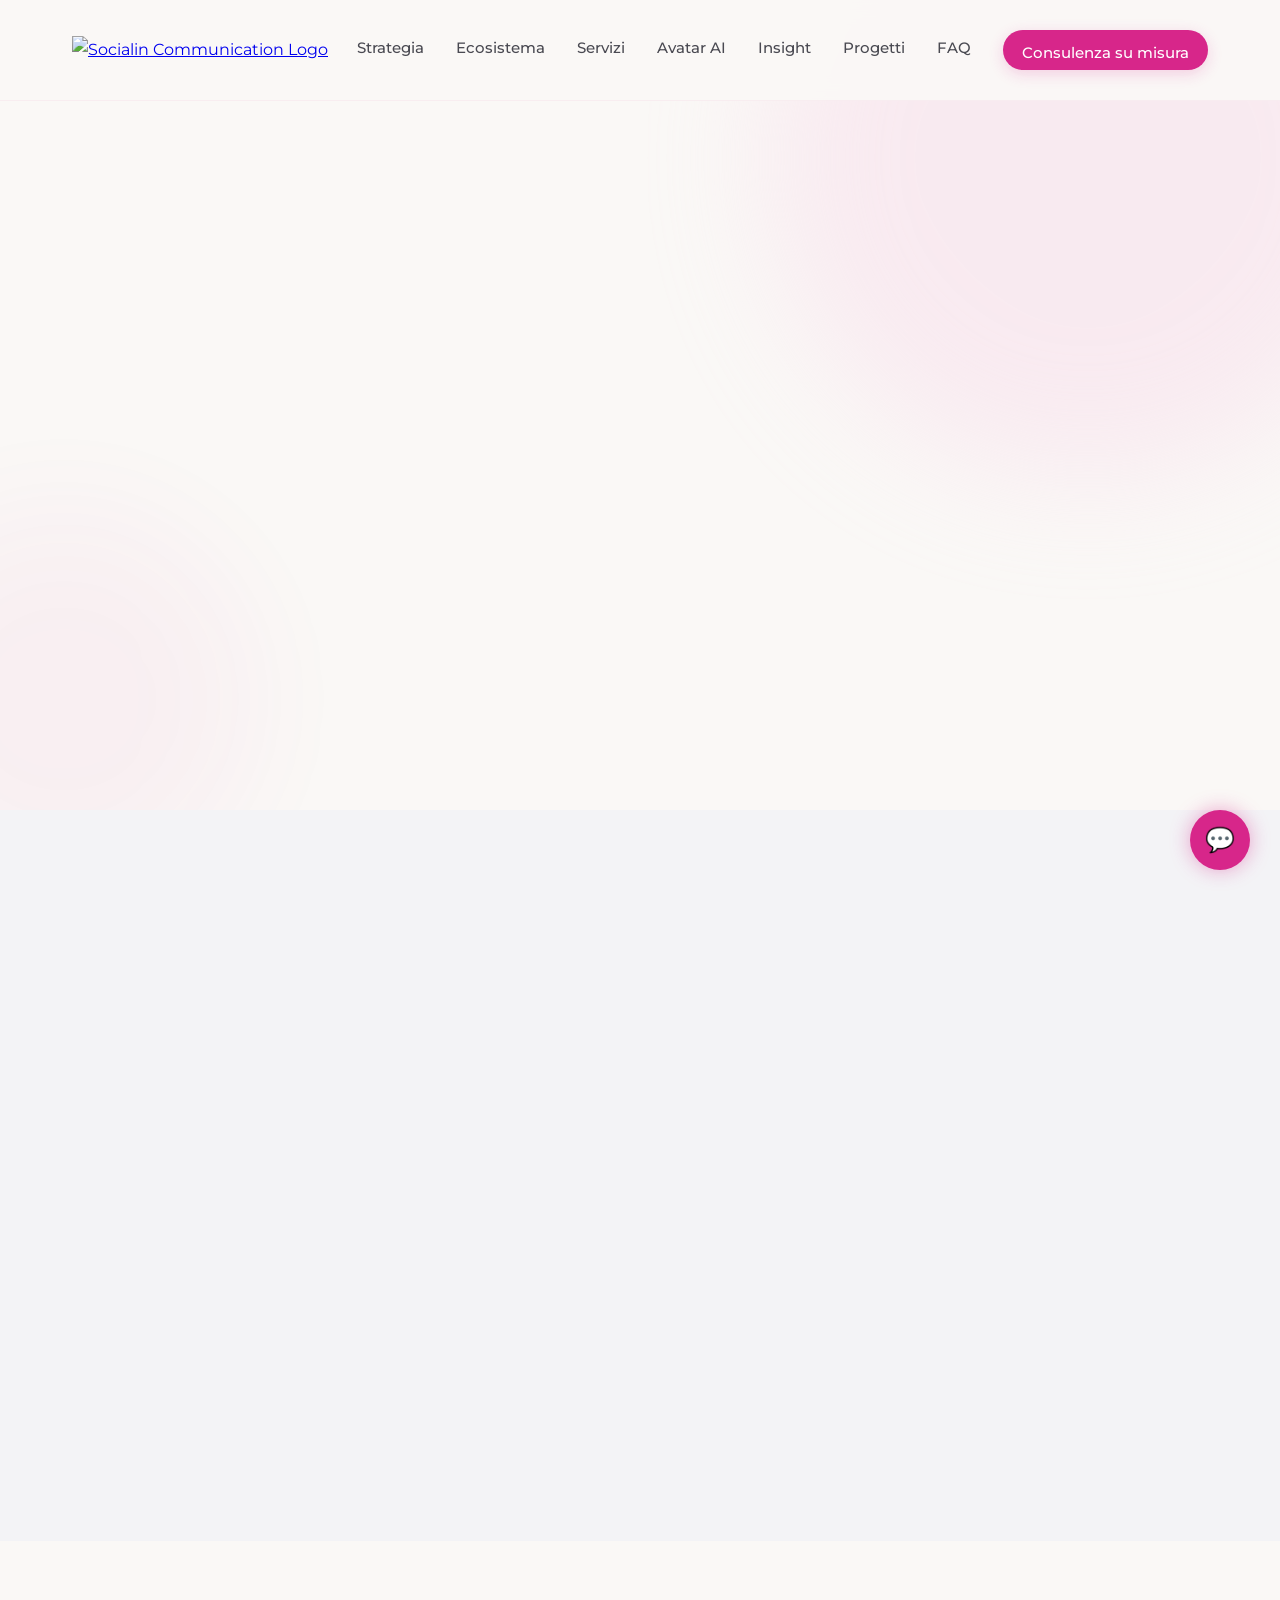
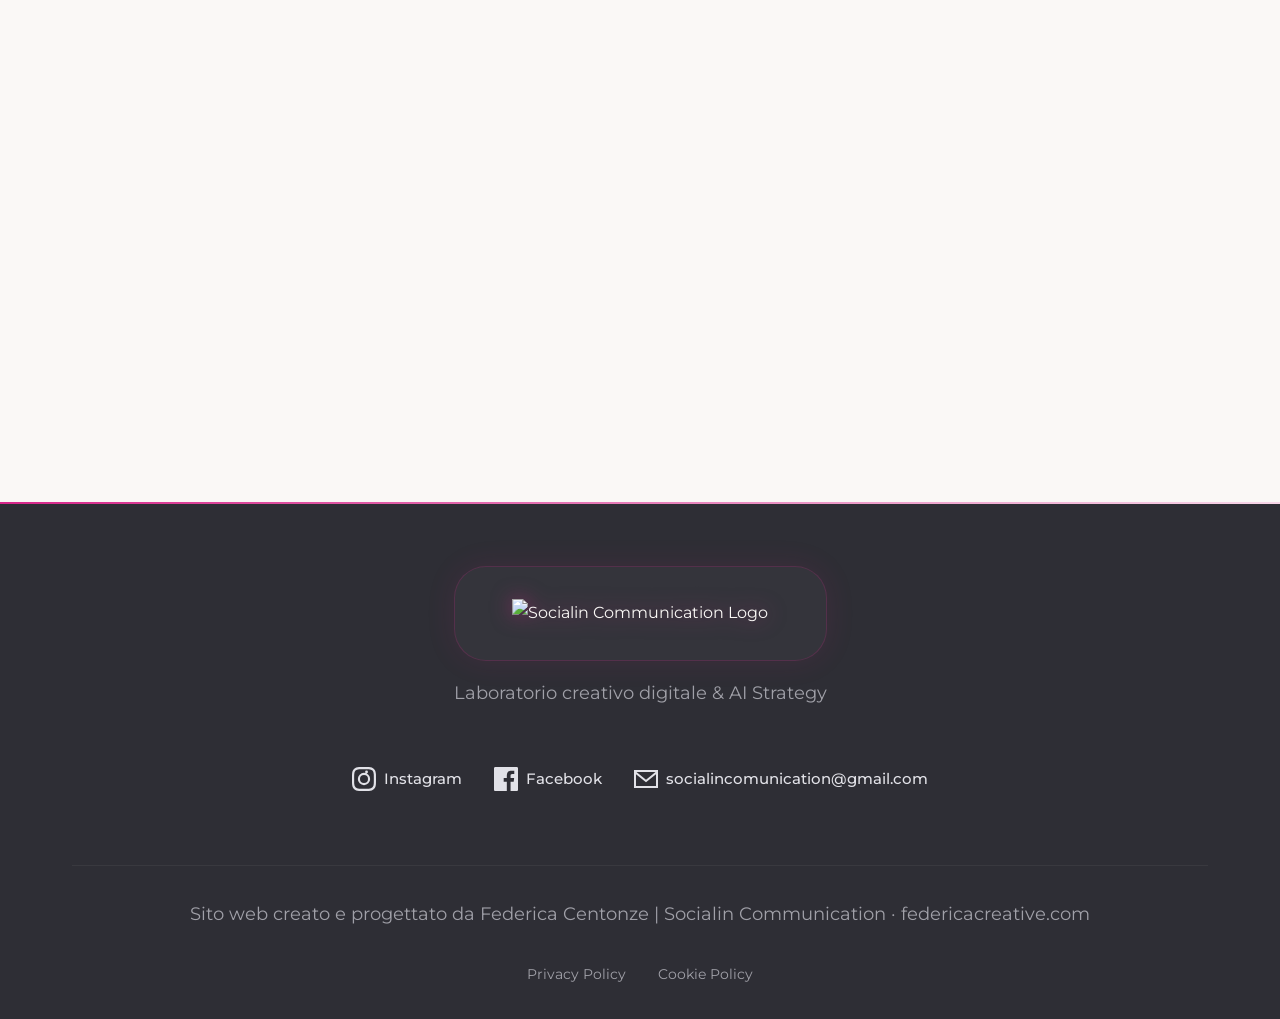
==== index.html @ 1ef03f68 "feat: ripristino chatbot locale Socialin" ====
<!DOCTYPE html>
<html lang="it">
<head>
    <meta charset="UTF-8">
    <meta name="viewport" content="width=device-width, initial-scale=1.0">
    <title>Socialin Communication | Laboratorio Creativo Digitale & AI Strategy</title>
    <meta name="description" content="Socialin Communication: Social media strategy, brand identity, siti web, funnel e Avatar Strategy AI per ecosistemi digitali integrati e performanti.">
    <link rel="icon" type="image/png" href="assets/03-logo-icona-socialin-orizzontale.png">
    <link rel="stylesheet" href="style.css">
    <script defer src="script.js"></script>
    <script defer src="chatbot-ui.js"></script>
</head>
<body>

    <!-- HEADER -->
    <header class="header">
        <div class="container header-content">
            <a href="#" class="logo-link">
                <img src="assets/01-logo-socialin-quadrata.png" alt="Socialin Communication Logo" class="logo">
            </a>
            
            <button class="menu-btn" aria-label="Toggle menu" aria-expanded="false">
                <span></span><span></span><span></span>
            </button>
            
            <nav class="nav-links">
                <a href="#strategia">Strategia</a>
                <a href="#ecosistema">Ecosistema</a>
                <a href="#servizi">Servizi</a>
                <a href="avatarstrategyai/">Avatar AI</a>
                <a href="#insight">Insight</a>
                <a href="#progetti">Progetti</a>
                <a href="#faq">FAQ</a>
                <a href="#consulenza" class="btn btn-primary nav-cta glow-btn">Consulenza su misura</a>
            </nav>
        </div>
    </header>

    <!-- HERO SECTION -->
    <section class="hero" id="home">
        <div class="bg-blob b1"></div>
        <div class="bg-blob b2"></div>
        <div class="container hero-container">
            <div class="hero-text fade-up">
                <h1 class="sparkle-text">L'estetica incontra la conversione.</h1>
                <p class="subtitle">Siamo un laboratorio creativo-strategico. Progettiamo identità, ecosistemi social, siti web, funnel e Avatar AI capaci di unire cultura digitale, empatia umana e precisione tecnologica.</p>
                <div class="hero-actions">
                    <a href="#consulenza" class="btn btn-primary glow-btn">Richiedi una diagnosi</a>
                    <a href="#ecosistema" class="btn btn-secondary">Scopri l'ecosistema</a>
                </div>
            </div>
            <div class="hero-visual fade-up" style="transition-delay: 0.2s">
                <div class="orbit-container">
                    <div class="orbit-word" style="top: 10%; left: 10%;">Social Media Strategy</div>
                    <div class="orbit-word" style="top: 20%; right: 10%;">Brand Identity</div>
                    <div class="orbit-word" style="bottom: 15%; left: 15%;">Avatar AI</div>
                    <div class="orbit-word" style="bottom: 25%; right: 5%;">Funnel</div>
                    <div class="orbit-word" style="top: -5%; left: 40%;">Siti Web</div>
                    <div class="orbit-word" style="bottom: 0%; right: 40%;">AI Content Creation</div>
                    <div class="orbit-word" style="top: 50%; left: -10%;">Visual Design</div>
                    <div class="orbit-word" style="top: 50%; right: -15%;">Automazioni</div>
                    <div class="orbit-word" style="bottom: 40%; left: 0%;">Estetologia</div>
                    <div class="orbit-word" style="top: 30%; right: -5%;">Digital Storytelling</div>
                </div>
                <img src="assets/02-logo-socialin-quadrata.gif" alt="Socialin Dynamic Logo" class="hero-gif">
            </div>
        </div>
    </section>

    <!-- STRATEGIA -->
    <section class="section bg-alt" id="strategia">
        <div class="container">
            <div class="section-header fade-up">
                <h2 class="sparkle-text">Dalla cultura social alla strategia di brand</h2>
                <p class="section-desc">Comprendiamo il comportamento delle persone online per progettare interazioni rilevanti. Non ci limitiamo a pubblicare contenuti, ma costruiamo insight sociali e posizionamenti solidi che guidano ogni scelta creativa, trasformando l'attenzione in valore.</p>
            </div>
            <div class="grid-2 mt-md">
                <div class="editorial-box hover-lift fade-up">
                    <h3>Insight e Comportamento</h3>
                    <p>Analizziamo come le persone interagiscono con i trend, con i creator e con l'intelligenza artificiale per creare formati che parlino il loro stesso linguaggio.</p>
                </div>
                <div class="editorial-box hover-lift fade-up" style="transition-delay: 0.1s">
                    <h3>Creatività e Distribuzione</h3>
                    <p>Ideiamo campagne e piani editoriali progettati per viaggiare sulle piattaforme giuste, unendo media, organico, foto e video in una narrativa unica.</p>
                </div>
            </div>
        </div>
    </section>

    <!-- ECOSISTEMA -->
    <section class="section" id="ecosistema">
        <div class="bg-blob b2" style="right: -10%; left: auto;"></div>
        <div class="container">
            <div class="grid-2">
                <div class="fade-up">
                    <h2 class="sparkle-text">Un ecosistema digitale integrato.</h2>
                    <p>Il successo digitale non si costruisce a compartimenti stagni. Socialin Communication fonde Brand, Marketing, Piattaforme e Intelligenza Artificiale per orchestrare ogni touchpoint del tuo pubblico.</p>
                    <ul class="editorial-list">
                        <li><strong>Brand:</strong> Identità, voce e valori inconfondibili.</li>
                        <li><strong>Marketing:</strong> Strategie di acquisizione e fidelizzazione organiche e paid.</li>
                        <li><strong>Piattaforme:</strong> Siti web, e-commerce e landing page ottimizzate per la conversione.</li>
                        <li><strong>AI Transformation:</strong> Automazione, creazione contenuti e Avatar strategy.</li>
                    </ul>
                </div>
                <div class="fade-up" style="transition-delay: 0.2s">
                    <div class="editorial-box hover-lift" style="background: var(--gradient-soft-pink); border-color: var(--brand-pink-med);">
                        <h3>Metodo Socialin</h3>
                        <p>Ogni progetto parte da una profonda diagnosi creativa. Non applichiamo modelli standard, ma costruiamo soluzioni su misura unendo la precisione del dato alla sensibilità dell'arte e dell'estetologia.</p>
                        <a href="#consulenza" class="btn btn-primary glow-btn mt-md" style="align-self: flex-start;">Inizia il percorso</a>
                    </div>
                </div>
            </div>
        </div>
    </section>

    <!-- SERVIZI -->
    <section class="section bg-alt" id="servizi">
        <div class="container">
            <div class="section-header fade-up">
                <h2 class="sparkle-text">Servizi chiari, percorsi su misura.</h2>
                <p class="section-desc">Affianchiamo aziende e professionisti con soluzioni verticali e integrate, coprendo tutto lo spettro della comunicazione digitale moderna.</p>
            </div>
            
            <div class="services-grid">
                <div class="service-card hover-lift fade-up"><div class="service-icon">✦</div><h3>Social Media Strategy</h3><p style="font-size: 0.9rem; margin-bottom: 0;">Gestione canali, piani editoriali, insight e community building.</p></div>
                <div class="service-card hover-lift fade-up" style="transition-delay: 0.1s"><div class="service-icon">✿</div><h3>Brand Identity</h3><p style="font-size: 0.9rem; margin-bottom: 0;">Loghi, palette, tipografia e manuali d'uso per posizionarti al meglio.</p></div>
                <div class="service-card hover-lift fade-up" style="transition-delay: 0.2s"><div class="service-icon">⚲</div><h3>Siti Web & Landing</h3><p style="font-size: 0.9rem; margin-bottom: 0;">Piattaforme premium performanti, e-commerce e landing page dedicate.</p></div>
                <div class="service-card hover-lift fade-up" style="transition-delay: 0.3s"><div class="service-icon">✧</div><h3>Performance & Funnel</h3><p style="font-size: 0.9rem; margin-bottom: 0;">Advertising Meta/Google, funnel di acquisizione e marketing automation.</p></div>
                <div class="service-card hover-lift fade-up" style="transition-delay: 0.1s"><div class="service-icon">⚘</div><h3>Foto & Video</h3><p style="font-size: 0.9rem; margin-bottom: 0;">Produzione contenuti visivi, reel, storytelling e art direction.</p></div>
                <div class="service-card hover-lift fade-up" style="transition-delay: 0.2s"><div class="service-icon">⚡</div><h3>AI Content Creation</h3><p style="font-size: 0.9rem; margin-bottom: 0;">Generazione avanzata di testi, immagini e automazioni tramite intelligenza artificiale.</p></div>
                <div class="service-card hover-lift fade-up" style="transition-delay: 0.3s"><div class="service-icon">⚲</div><h3>SEO & Analytics</h3><p style="font-size: 0.9rem; margin-bottom: 0;">Analisi delle performance, ottimizzazione SEO, lettura dei dati, report e insight per capire cosa funziona e dove migliorare.</p></div>
                <div class="service-card hover-lift fade-up" style="transition-delay: 0.4s"><div class="service-icon">↻</div><h3>Automation & Lead Gen</h3><p style="font-size: 0.9rem; margin-bottom: 0;">Flussi automatici, raccolta contatti, email marketing, CRM e percorsi digitali pensati per trasformare l'interesse in relazione.</p></div>
            </div>
        </div>
    </section>

    <!-- AVATAR STRATEGY AI -->
    <section class="section" id="avatar-ai">
        <div class="bg-blob b1" style="top: 0; left: -20%;"></div>
        <div class="container">
            <div class="avatar-card hover-lift fade-up">
                <div class="section-header">
                    <h2 class="sparkle-text">Avatar Strategy AI:<br>precisione artificiale, sensibilità umana.</h2>
                    <p class="section-desc">Gli avatar AI non sono solo immagini generate. Sono identità digitali progettate per comunicare, raccontare, accogliere, spiegare e accompagnare l'utente lungo un percorso. Socialin unisce estetologia, branding, storytelling, contenuti AI, funnel e automazioni per creare avatar coerenti con la voce del brand.</p>
                </div>
                <div class="avatar-grid mt-md">
                    <div class="avatar-feature-card hover-lift">
                        <div class="avatar-icon">✦</div>
                        <h4>Avatar AI per contenuti social</h4>
                        <p>Volti digitali progettati per creare contenuti, format, reel e storytelling senza esposizione diretta del brand o del professionista.</p>
                    </div>
                    <div class="avatar-feature-card hover-lift" style="transition-delay: 0.1s">
                        <div class="avatar-icon">✿</div>
                        <h4>Virtual Influencer</h4>
                        <p>Identità digitali narrative, con personalità, estetica e linguaggio riconoscibile, utili per campagne creative e creator economy.</p>
                    </div>
                    <div class="avatar-feature-card hover-lift" style="transition-delay: 0.2s">
                        <div class="avatar-icon">⚲</div>
                        <h4>Digital Human</h4>
                        <p>Figure iperrealistiche capaci di presentare, spiegare e accompagnare l'utente in video, siti e ambienti digitali.</p>
                    </div>
                    <div class="avatar-feature-card hover-lift" style="transition-delay: 0.3s">
                        <div class="avatar-icon">⚡</div>
                        <h4>AI UGC</h4>
                        <p>Contenuti generati con linguaggio spontaneo e realistico, pensati per promuovere prodotti, servizi o brand in modo più immediato.</p>
                    </div>
                    <div class="avatar-feature-card hover-lift" style="transition-delay: 0.4s">
                        <div class="avatar-icon">💬</div>
                        <h4>Assistenti virtuali</h4>
                        <p>Chatbot e interfacce conversazionali che orientano l'utente, raccolgono informazioni e qualificano i contatti.</p>
                    </div>
                    <div class="avatar-feature-card hover-lift" style="transition-delay: 0.5s">
                        <div class="avatar-icon">🎬</div>
                        <h4>AI Cinema & Visual Storytelling</h4>
                        <p>Storyboard, spot, video generativi e linguaggi visivi avanzati per raccontare brand, prodotti e identità.</p>
                    </div>
                </div>
                <div class="mt-lg text-center">
                    <a href="avatarstrategyai/" class="btn btn-primary glow-btn">Scopri Avatar Strategy AI</a>
                </div>
            </div>
        </div>
    </section>

    <!-- INSIGHT -->
    <section class="section bg-alt" id="insight">
        <div class="container">
            <div class="section-header fade-up">
                <h2 class="sparkle-text avatar-glossary-title">
                    <span>Cosa sono Avatar AI,</span>
                    <span>Virtual Influencer e</span>
                    <span>Digital Human?</span>
                </h2>
                <p class="section-desc">Navigare l'innovazione richiede chiarezza. Spesso si confondono i termini, ma ogni strumento ha un obiettivo strategico preciso per aziende e brand personali.</p>
            </div>
            
            <div class="insight-cards-grid">
                <div class="insight-card hover-lift fade-up">
                    <h4>Avatar AI</h4>
                    <p>Rappresentazione digitale del brand o di una persona, utile per contenuti, presentazioni e identità visiva.</p>
                    <span class="uso">Uso strategico: volto narrativo, contenuti social, comunicazione senza volto.</span>
                </div>
                <div class="insight-card hover-lift fade-up" style="transition-delay: 0.1s">
                    <h4>Virtual Influencer</h4>
                    <p>Personaggio digitale con identità, storia e linguaggio propri, utilizzabile in campagne e storytelling.</p>
                    <span class="uso">Uso strategico: creator economy, campagne AI, brand ambassador virtuale.</span>
                </div>
                <div class="insight-card hover-lift fade-up">
                    <h4>Digital Human</h4>
                    <p>Figura iperrealistica capace di parlare, presentare e interagire in video o ambienti digitali.</p>
                    <span class="uso">Uso strategico: formazione, customer care, presentazioni, contenuti video.</span>
                </div>
                <div class="insight-card hover-lift fade-up" style="transition-delay: 0.1s">
                    <h4>Chatbot AI</h4>
                    <p>Assistente conversazionale che risponde, orienta e qualifica i contatti in tempo reale.</p>
                    <span class="uso">Uso strategico: sito web, funnel, supporto clienti, raccolta lead.</span>
                </div>
            </div>
            
            <p class="text-center mt-md fade-up" style="font-weight: 500; color: var(--brand-magenta);">Per Socialin, l'AI non sostituisce la relazione umana: la amplifica, la organizza e la rende più accessibile.</p>
        </div>
    </section>

    <!-- CASI STUDIO -->
    <section class="case-studies section" id="progetti">
        <div class="bg-blob b2" style="top: 20%; right: -20%;"></div>
        <div class="container">
            <div class="section-header fade-up">
                <h2 class="sparkle-text">I nostri Progetti</h2>
                <p class="section-desc" style="margin-bottom: 0;">Come uniamo strategia ed estetica per i nostri clienti.<br><span style="display: inline-block; margin-top: 0.5rem; text-transform: uppercase; font-size: 0.75rem; letter-spacing: 0.1em; color: var(--brand-magenta, #D81B60); font-weight: 600;">CASO STUDIO DIGITALE &middot; VISUAL SYSTEM &middot; CONTENT STRATEGY &middot; PIANO EDITORIALE</span></p>
            </div>
            <div class="cases-grid">
                <!-- Case 1 -->
                <div class="case-card hover-lift fade-up grad-aia" id="aia-pura-bio-case">
                    <div class="case-content">
                        <span class="case-tag" style="display: inline-flex; align-items: center; gap: 4px; background: #FFF0F5; color: var(--brand-magenta, #D81B60); text-transform: uppercase; font-size: 11px; letter-spacing: 0.08em; border-radius: 999px; padding: 4px 10px; font-weight: 600;">
                            <svg width="12" height="12" viewBox="0 0 24 24" fill="none" stroke="currentColor" stroke-width="2" stroke-linecap="round" stroke-linejoin="round"><path d="M11 20A7 7 0 0 1 9.8 6.1C15.5 5 17 4.48 19 2c1 2 2 4.18 2 8 0 5.5-4.78 10-10 10Z"></path><path d="M2 21c0-3 1.85-5.36 5.08-6C9.5 14.52 12 13 13 12"></path></svg>
                            FOOD &amp; BIO &middot; FUNNEL MARKETING
                        </span>
                        <h3>Aia Pura Bio</h3>
                        <p>Socialin Communication / Federica Creative ha curato la progettazione strategica e lo sviluppo tecnico di un ecosistema di vendita digitale a km zero. Il progetto integra architettura funnel, brand identity, sito e-commerce e avatar virtuale a supporto della relazione con il pubblico.</p>
                        <ul class="case-bullets"><li>Brand Identity &amp; Visual</li><li>E-commerce &amp; Funnel marketing</li><li>Avatar virtuale "Bianca"</li></ul>
                        <p class="case-disclaimer">Studio di fattibilità/prototipo strategico, non report di performance commerciali validate.</p>
                        <div class="case-actions case-actions-vertical">
                            <a href="https://aiapurabio.github.io/" class="btn btn-primary glow-btn btn-sm" target="_blank" rel="noopener" style="margin-bottom: 0.5rem; width: 100%; display: flex; justify-content: center;">Apri il Sito Funnel</a>
                            <a href="https://aiapurabio.github.io/piano-editoriale/" class="btn btn-secondary btn-sm" target="_blank" rel="noopener" style="border: 1px solid var(--brand-magenta, #D81B60); color: var(--brand-magenta, #D81B60); background: transparent; width: 100%; display: flex; justify-content: center;">Scopri il Caso Studio</a>
                        </div>
                    </div>
                </div>
                <!-- Case 2 -->
                <div class="case-card hover-lift fade-up grad-fisio" id="fisiointegra-case" style="transition-delay: 0.1s">
                    <div class="case-content">
                        <span class="case-tag" style="display: inline-flex; align-items: center; gap: 4px; background: #FFF0F5; color: var(--brand-magenta, #D81B60); text-transform: uppercase; font-size: 11px; letter-spacing: 0.08em; border-radius: 999px; padding: 4px 10px; font-weight: 600;">
                            <svg width="12" height="12" viewBox="0 0 24 24" fill="none" stroke="currentColor" stroke-width="2" stroke-linecap="round" stroke-linejoin="round"><path d="M22 12h-4l-3 9L9 3l-3 9H2"></path></svg>
                            HEALTHCARE &middot; WEB FUNNEL
                        </span>
                        <h3>FisioIntegra</h3>
                        <p>Socialin Communication / Federica Creative ha sviluppato la content strategy e la piattaforma web funnel orientata alla lead generation per servizi di fisioterapia e benessere. Il progetto integra contenuti video, comunicazione digitale e assistente AI per il customer care.</p>
                        <ul class="case-bullets"><li>Sviluppo Web Funnel</li><li>Content Strategy &amp; Video</li><li>Integrazione Assistente AI</li></ul>
                        <p class="case-disclaimer">Comunicazione orientata a benessere, prevenzione e informazione, senza promesse mediche o terapeutiche.</p>
                        
                        <div class="case-actions case-actions-vertical">
                            <a href="https://fisiointegra.it/" class="btn btn-primary glow-btn btn-sm" target="_blank" rel="noopener" style="margin-bottom: 0.5rem; width: 100%; display: flex; justify-content: center;">Apri il Sito Funnel</a>
                            <a href="https://socialincommunication.com/fisiointegra-sistema-visivo/index.html" class="btn btn-secondary btn-sm" target="_blank" rel="noopener" style="border: 1px solid var(--brand-magenta, #D81B60); color: var(--brand-magenta, #D81B60); background: transparent; width: 100%; display: flex; justify-content: center;">Scopri il Caso Studio</a>
                        </div>
                    </div>
                </div>
                <!-- Case 3 -->
                <div class="case-card hover-lift fade-up grad-ape" id="essereape-case" style="transition-delay: 0.2s">
                    <div class="case-content">
                        <span class="case-tag" style="display: inline-flex; align-items: center; gap: 4px; background: #FFF0F5; color: var(--brand-magenta, #D81B60); text-transform: uppercase; font-size: 11px; letter-spacing: 0.08em; border-radius: 999px; padding: 4px 10px; font-weight: 600;">
                            <svg width="12" height="12" viewBox="0 0 24 24" fill="none" stroke="currentColor" stroke-width="2" stroke-linecap="round" stroke-linejoin="round"><polygon points="23 7 16 12 23 17 23 7"></polygon><rect x="1" y="5" width="15" height="14" rx="2" ry="2"></rect></svg>
                            AGRI-TECH &middot; ART DIRECTION
                        </span>
                        <h3>EssereApe</h3>
                        <p>Socialin Communication / Federica Creative ha curato la direzione artistica e la pianificazione editoriale per il lancio dello spot pubblicitario del brand. Il progetto integra Visual System, Content Strategy e Piano Editoriale per valorizzare il racconto etico dell’azienda e il sito esistente.</p>
                        <ul class="case-bullets"><li>Art Direction &amp; Spot Video</li><li>Visual System &amp; Branding</li><li>Content Strategy &amp; Planning</li></ul>
                        <p class="case-disclaimer">Progetto esplorativo sull'identità territoriale ed etica.</p>
                        
                        <div class="case-actions case-actions-vertical">
                            <a href="https://www.essereape.it/" class="btn btn-primary glow-btn btn-sm" target="_blank" rel="noopener" style="margin-bottom: 0.5rem; width: 100%; display: flex; justify-content: center;">Visualizza lo Spot</a>
                            <a href="https://socialincommunication.com/ESSEREAPE_SISTEMA_VISIVO/essereape_sistema_visivo.html" class="btn btn-secondary btn-sm" target="_blank" rel="noopener" style="border: 1px solid var(--brand-magenta, #D81B60); color: var(--brand-magenta, #D81B60); background: transparent; width: 100%; display: flex; justify-content: center;">Scopri il Caso Studio</a>
                        </div>
                    </div>
                </div>
                <!-- Case 4 -->
                <div class="case-card hover-lift fade-up grad-stella" id="claudio-stella-case" style="transition-delay: 0.3s">
                    <div class="case-content">
                        <span class="case-tag" style="display: inline-flex; align-items: center; gap: 4px; background: #FFF0F5; color: var(--brand-magenta, #D81B60); text-transform: uppercase; font-size: 11px; letter-spacing: 0.08em; border-radius: 999px; padding: 4px 10px; font-weight: 600;">
                            <svg width="12" height="12" viewBox="0 0 24 24" fill="none" stroke="currentColor" stroke-width="2" stroke-linecap="round" stroke-linejoin="round"><path d="M2 3h6a4 4 0 0 1 4 4v14a3 3 0 0 0-3-3H2z"></path><path d="M22 3h-6a4 4 0 0 0-4 4v14a3 3 0 0 1 3-3h7z"></path></svg>
                            PUBLISHING &middot; BRANDING
                        </span>
                        <h3>Claudio Stella</h3>
                        <p>Socialin Communication / Federica Creative ha curato il progetto di micro-editoria e lancio strategico per autore indipendente. Il lavoro integra design della copertina, Visual System, Content Strategy e Piano Editoriale per coordinare promozione social, posizionamento e vendite.</p>
                        <ul class="case-bullets"><li>Design Copertina Libro</li><li>Visual System &amp; Social Media</li><li>Content Strategy &amp; PED</li></ul>
                        <p class="case-disclaimer">Caso editoriale/potenziale da presentare senza dichiarare performance validate se non disponibili.</p>
                        <div class="case-actions case-actions-vertical">
                            <a href="https://www.amazon.it/stores/Claudio-Stella/author/B0H49FKX5Y" target="_blank" rel="noopener" class="btn btn-primary glow-btn btn-sm" style="margin-bottom: 0.5rem; width: 100%; display: flex; justify-content: center;">Acquista su Amazon</a>
                            <a href="https://www.facebook.com/profile.php" target="_blank" rel="noopener" class="btn btn-primary glow-btn btn-sm" style="margin-bottom: 0.5rem; width: 100%; display: flex; justify-content: center;">Segui su Facebook</a>
                            <a href="#" class="btn btn-secondary btn-sm" style="border: 1px solid var(--brand-magenta, #D81B60); color: var(--brand-magenta, #D81B60); background: transparent; width: 100%; display: flex; justify-content: center;">Scopri il Caso Studio</a>
                        </div>
                    </div>
                </div>
            </div>
            <div class="mt-lg text-center fade-up">
                <p style="font-size: 0.95rem; font-weight: 500; color: var(--text-muted); margin-bottom: 1rem;">Vuoi costruire un progetto simile per il tuo brand?</p>
                <a href="#consulenza" class="btn btn-primary glow-btn">Richiedi una consulenza su misura</a>
            </div>
        </div>
    </section>

    <!-- TEAM -->
    <section class="section bg-alt" id="team">
        <div class="container">
            <div class="section-header fade-up">
                <h2 class="sparkle-text">Un team creativo, strategico e umano</h2>
                <p class="section-desc">Socialin lavora come laboratorio: unisce sensibilità artistica, analisi, tecnologia e contenuti per costruire progetti digitali completi.</p>
            </div>
            <div class="team-grid">
                <div class="team-card hover-lift fade-up">
                    <div class="team-icon">✧</div>
                    <h3>AI Creative Director</h3>
                    <p>Coordina contenuti generativi, avatar AI, visual storytelling e direzione creativa.</p>
                </div>
                <div class="team-card hover-lift fade-up" style="transition-delay: 0.1s">
                    <div class="team-icon">⚲</div>
                    <h3>Market & Data Analyst</h3>
                    <p>Analizza target, competitor, insight, customer journey e opportunità di crescita.</p>
                </div>
                <div class="team-card hover-lift fade-up" style="transition-delay: 0.2s">
                    <div class="team-icon">✿</div>
                    <h3>AI Influencer & Content Strategist</h3>
                    <p>Progetta identità digitali, contenuti social, strategie senza volto e format narrativi.</p>
                </div>
                <div class="team-card hover-lift fade-up" style="transition-delay: 0.3s">
                    <div class="team-icon">⚡</div>
                    <h3>AI Web Dev / Automation</h3>
                    <p>Sviluppa siti, funnel, chatbot, automazioni, integrazioni e sistemi digitali scalabili.</p>
                </div>
            </div>
            <p class="text-center mt-md fade-up" style="font-size: 0.85rem; color: var(--text-muted);">Le figure possono essere attivate in base al progetto e al livello di supporto richiesto.</p>
        </div>
    </section>

    <!-- REVIEWS / TRUST -->
    <section class="section" id="trust">
        <div class="container">
            <div class="section-header fade-up">
                <h2 class="sparkle-text">Fiducia, cura e risultati progettuali</h2>
                <p class="section-desc">Lavoriamo per creare ecosistemi che durano nel tempo, curando ogni dettaglio della relazione digitale.</p>
            </div>
            
            <div class="reviews-grid">
                <div class="review-card hover-lift fade-up">
                    <div class="stars">★★★★★</div>
                    <p class="review-text">"La strategia di Socialin ci ha aiutato a riposizionare l'intero brand, creando un'identità visiva e un e-commerce finalmente coerenti e premium."</p>
                    <span class="review-author">— Cliente settore food</span>
                </div>
                <div class="review-card hover-lift fade-up" style="transition-delay: 0.1s">
                    <div class="stars">★★★★★</div>
                    <p class="review-text">"Hanno trasformato la nostra comunicazione informativa in un vero percorso per gli utenti, con un approccio elegante e tecnologicamente avanzato."</p>
                    <span class="review-author">— Professionista wellness</span>
                </div>
                <div class="review-card hover-lift fade-up" style="transition-delay: 0.2s">
                    <div class="stars">★★★★★</div>
                    <p class="review-text">"L'uso dell'Intelligenza Artificiale unita al loro storytelling ci ha permesso di lanciare il progetto con una veste grafica e narrativa unica sul mercato."</p>
                    <span class="review-author">— Progetto editoriale</span>
                </div>
            </div>

            <div class="text-center mt-md fade-up">
                <!-- Sostituire con link Trustpilot reale quando disponibile. Non pubblicare dicitura 'verificato' senza profilo reale. -->
                <p style="font-size: 0.85rem; color: var(--text-muted); margin-bottom: 0.5rem;">Profilo Trustpilot in fase di attivazione</p>
                <a href="#trustpilot" class="btn btn-secondary glow-btn">Vedi recensioni (Placeholder)</a>
            </div>
        </div>
    </section>

    <!-- FAQ -->
    <section class="section bg-alt" id="faq">
        <div class="container">
            <div class="section-header fade-up">
                <h2 class="sparkle-text">Domande Frequenti</h2>
            </div>
            <div class="faq-list fade-up">
                <div class="faq-item">
                    <div class="faq-question">Quanto costa un progetto Socialin?</div>
                    <div class="faq-answer"><p>I progetti sono costruiti su misura. Il budget minimo consigliato parte indicativamente da 500€ in su, in base a obiettivi, canali e livello di supporto richiesto.</p></div>
                </div>
                <div class="faq-item">
                    <div class="faq-question">Posso partire solo dai social?</div>
                    <div class="faq-answer"><p>Certamente. Partiremo da una strategia social strutturata e da un piano editoriale efficace per costruire la prima parte del tuo ecosistema.</p></div>
                </div>
                <div class="faq-item">
                    <div class="faq-question">Posso creare un avatar AI per il mio brand?</div>
                    <div class="faq-answer"><p>Assolutamente sì. Progettiamo identità digitali su misura, ideali per comunicare il tuo brand o supportare gli utenti in modo innovativo.</p></div>
                </div>
                <div class="faq-item">
                    <div class="faq-question">Socialin crea siti web e funnel?</div>
                    <div class="faq-answer"><p>Sì, progettiamo siti web premium, landing page orientate alla conversione e percorsi funnel avanzati curando sia il design che la strategia.</p></div>
                </div>
                <div class="faq-item">
                    <div class="faq-question">Posso prenotare una consulenza?</div>
                    <div class="faq-answer"><p>Certamente! Compila il nostro Modulo di Consulenza qui sotto per prenotare una call conoscitiva e analizzare il tuo progetto.</p></div>
                </div>
                <div class="faq-item">
                    <div class="faq-question">Posso inviare materiali prima della call?</div>
                    <div class="faq-answer"><p>Sì, all'interno del modulo troverai un'opzione per caricare i tuoi loghi, presentazioni o brief.</p></div>
                </div>
                <div class="faq-item">
                    <div class="faq-question">In quanto tempo si avvia un progetto?</div>
                    <div class="faq-answer"><p>I tempi variano in base alla complessità. Dopo la call conoscitiva, definiremo le tempistiche precise per la realizzazione del tuo ecosistema.</p></div>
                </div>
                <div class="faq-item">
                    <div class="faq-question">L'AI sostituisce la parte umana?</div>
                    <div class="faq-answer"><p>Per noi, l'AI non sostituisce la relazione umana: la amplifica, la organizza e la rende più accessibile, migliorando le performance e la creatività.</p></div>
                </div>
            </div>
        </div>
    </section>

    <!-- FORM CONSULENZA AVANZATO E CALENDARIO -->
    <section class="section" id="consulenza">
        <div class="container fade-up">
            <div class="contact-card hover-lift">
                <div class="section-header">
                    <h2 class="sparkle-text">Richiedi una diagnosi strategica</h2>
                    <p class="section-desc" style="margin-bottom: 2rem;">Costruiamo progetti su misura per brand che vogliono emergere. Compila il modulo per preparare al meglio la nostra prima call conoscitiva.</p>
                </div>
                
                <form class="contact-form" id="consulenza-form">
                    <!-- Info Base -->
                    <div class="form-section-title">Informazioni Generali</div>
                    <div class="form-group row">
                        <div class="col"><label for="name">Nome e cognome *</label><input type="text" id="name" name="name" required></div>
                        <div class="col"><label for="brand">Nome brand / attività *</label><input type="text" id="brand" name="brand" required></div>
                    </div>
                    <div class="form-group row">
                        <div class="col"><label for="email">Email *</label><input type="email" id="email" name="email" required></div>
                        <div class="col"><label for="phone">Telefono / WhatsApp *</label><input type="tel" id="phone" name="phone" required></div>
                    </div>
                    <div class="form-group row">
                        <div class="col"><label for="sector">Settore</label><input type="text" id="sector" name="sector"></div>
                        <div class="col"><label for="city">Città / area geografica</label><input type="text" id="city" name="city"></div>
                    </div>

                    <!-- Canali Attuali -->
                    <div class="form-section-title mt-md">Stato Attuale del Brand</div>
                    <div class="form-group row">
                        <div class="col"><label for="website">Sito web attuale (se presente)</label><input type="text" id="website" name="website" placeholder="https://..."></div>
                        <div class="col"><label for="instagram">Link Instagram</label><input type="text" id="instagram" name="instagram" placeholder="https://instagram.com/..."></div>
                    </div>
                    <div class="form-group row">
                        <div class="col"><label for="facebook">Link Facebook</label><input type="text" id="facebook" name="facebook"></div>
                        <div class="col"><label for="tiktok">Link TikTok</label><input type="text" id="tiktok" name="tiktok"></div>
                    </div>

                    <!-- Esigenze -->
                    <div class="form-section-title mt-md">Dettagli del Progetto</div>
                    <div class="form-group">
                        <label>Servizio principale di interesse *</label>
                        <select name="service_interest" required>
                            <option value="">Seleziona un servizio...</option>
                            <option value="social">Social media</option>
                            <option value="brand">Brand identity</option>
                            <option value="website">Sito web</option>
                            <option value="funnel">Funnel</option>
                            <option value="ecommerce">E-commerce</option>
                            <option value="ai_content">AI content creation</option>
                            <option value="avatar_ai">Avatar Strategy AI</option>
                            <option value="chatbot">Chatbot / Automazioni</option>
                            <option value="foto_video">Foto e video</option>
                            <option value="altro">Altro / Non lo so</option>
                        </select>
                    </div>
                    <div class="form-group row">
                        <div class="col"><label>Qual è il problema principale?</label><textarea rows="3" name="problem"></textarea></div>
                        <div class="col"><label>Qual è l'obiettivo?</label><textarea rows="3" name="goal"></textarea></div>
                    </div>
                    <div class="form-group"><label>Che cosa hai già provato?</label><textarea rows="2" name="tried"></textarea></div>

                    <!-- Checklist Stato -->
                    <div class="form-group">
                        <label>Cosa hai già a disposizione? (Seleziona quelle vere)</label>
                        <div class="checkbox-group">
                            <label class="checkbox-item"><input type="checkbox" name="has_identity"> Identità visiva (Logo, colori)</label>
                            <label class="checkbox-item"><input type="checkbox" name="has_content"> Contenuti foto/video professionali</label>
                            <label class="checkbox-item"><input type="checkbox" name="has_site"> Sito web/E-commerce funzionante</label>
                            <label class="checkbox-item"><input type="checkbox" name="has_ads"> Campagne Meta/Google attive</label>
                            <label class="checkbox-item"><input type="checkbox" name="has_urgency"> Urgenza di partire entro un mese</label>
                        </div>
                    </div>

                    <!-- Budget e Contatto -->
                    <div class="form-section-title mt-md">Aspettative</div>
                    <div class="form-group">
                        <label>Budget indicativo per l'investimento (progetti professionali)</label>
                        <div class="checkbox-group">
                            <label class="checkbox-item"><input type="radio" name="budget" value="500-1000" required> 500€ – 1.000€</label>
                            <label class="checkbox-item"><input type="radio" name="budget" value="1000-2000"> 1.000€ – 2.000€</label>
                            <label class="checkbox-item"><input type="radio" name="budget" value="2000-5000"> 2.000€ – 5.000€</label>
                            <label class="checkbox-item"><input type="radio" name="budget" value="5000+"> oltre 5.000€</label>
                        </div>
                    </div>

                    <!-- Upload -->
                    <div class="form-group mt-md">
                        <label>Materiali utili (Logo, brief, screenshot) - Opzionale</label>
                        <label class="file-upload-box hover-lift">
                            <div>Clicca per caricare i file (Max 5MB)</div>
                            <input type="file" name="attachments" multiple>
                        </label>
                    </div>

                    <!-- Preferenze -->
                    <div class="form-group row mt-md">
                        <div class="col">
                            <label>Preferenza di contatto</label>
                            <select name="contact_pref">
                                <option value="email">Email</option>
                                <option value="whatsapp">WhatsApp</option>
                                <option value="meet">Google Meet</option>
                            </select>
                        </div>
                        <div class="col">
                            <label>Giorni/Orari preferiti</label>
                            <input type="text" name="time_pref" placeholder="Es. Mattina, Lunedì-Mercoledì">
                        </div>
                    </div>

                    <!-- Compliance -->
                    <div class="compliance-box mt-md">
                        <label class="checkbox-item" style="margin-bottom: 0.5rem;">
                            <input type="checkbox" required>
                            Comprendo che i servizi Socialin sono costruiti su misura e che i progetti professionali partono indicativamente da 500€ in su.
                        </label>
                        <label class="checkbox-item">
                            <input type="checkbox" required>
                            Accetto il trattamento dei dati personali per essere ricontattato in merito alla mia richiesta (Privacy Policy).
                        </label>
                    </div>

                    <button type="submit" class="btn btn-primary glow-btn w-full mt-md">Invia richiesta e prepara la consulenza</button>
                </form>

                <!-- CALENDARIO PROTOTIPO -->
                <div class="calendar-block hover-lift" id="calendario-section">
                    <!-- Nota tecnica: Quando sarà disponibile il link reale Google Calendar / Calendly, sostituire questa UI o il mailto con il link effettivo. -->
                    <h3 style="color: var(--brand-magenta);" class="sparkle-text">Prenota la tua consulenza conoscitiva</h3>
                    <p style="margin-bottom: 1rem;">Dopo l'invio del modulo puoi scegliere uno slot indicativo per la prima consulenza. La conferma definitiva avverrà via email. Se non puoi partecipare, ti chiediamo di avvisarci almeno 24 ore prima.</p>
                    
                    <div class="calendar-grid">
                        <div class="calendar-date">Prossime disponibilità: Giovedì 28</div>
                        <div class="calendar-slots">
                            <div class="slot" onclick="this.style.background='var(--brand-pink-med)'">10:00</div>
                            <div class="slot" onclick="this.style.background='var(--brand-pink-med)'">11:30</div>
                            <div class="slot" onclick="this.style.background='var(--brand-pink-med)'">15:00</div>
                            <div class="slot" onclick="this.style.background='var(--brand-pink-med)'">17:00</div>
                        </div>
                    </div>
                    
                    <a href="mailto:socialincomunication@gmail.com?subject=Richiesta%20consulenza%20Socialin&body=Ciao%20Socialin,%20vorrei%20prenotare%20una%20consulenza%20conoscitiva.%20Giorno%20e%20orario%20preferiti:%20" class="btn btn-primary glow-btn">Richiedi conferma via email</a>
                </div>

            </div>
        </div>
    </section>

    <!-- FOOTER -->
    <footer class="footer soft-dark-section">
        <div class="container footer-content">
            <div class="footer-brand hover-lift">
                <div class="footer-logo-box">
                    <img src="assets/01-logo-socialin-bianco-quadrata.png" alt="Socialin Communication Logo" class="footer-logo">
                </div>
                <p style="color: #A0A0A8; margin-top: 1rem;">Laboratorio creativo digitale & AI Strategy</p>
            </div>
            <div class="footer-links">
                <a href="https://www.instagram.com/socialin.comunication" target="_blank" rel="noopener">
                    <svg width="24" height="24" viewBox="0 0 24 24" fill="currentColor" xmlns="http://www.w3.org/2000/svg"><path d="M12 2.163c3.204 0 3.584.012 4.85.07 3.252.148 4.771 1.691 4.919 4.919.058 1.265.069 1.645.069 4.849 0 3.205-.012 3.584-.069 4.849-.149 3.225-1.664 4.771-4.919 4.919-1.266.058-1.644.07-4.85.07-3.204 0-3.584-.012-4.849-.07-3.26-.149-4.771-1.699-4.919-4.92-.058-1.265-.07-1.644-.07-4.849 0-3.204.013-3.583.07-4.849.149-3.227 1.664-4.771 4.919-4.919 1.266-.057 1.645-.069 4.849-.069zM12 0C8.741 0 8.333.014 7.053.072 2.695.272.273 2.69.073 7.052.014 8.333 0 8.741 0 12c0 3.259.014 3.668.072 4.948.2 4.358 2.618 6.78 6.98 6.98C8.333 23.986 8.741 24 12 24c3.259 0 3.668-.014 4.948-.072 4.354-.2 6.782-2.618 6.979-6.98.059-1.28.073-1.689.073-4.948 0-3.259-.014-3.667-.072-4.947-.196-4.354-2.617-6.78-6.979-6.98C15.668.014 15.259 0 12 0zm0 5.838a6.162 6.162 0 100 12.324 6.162 6.162 0 000-12.324zM12 16a4 4 0 110-8 4 4 0 010 8zm3.98-10.98a1.44 1.44 0 11-2.88 0 1.44 1.44 0 012.88 0z"/></svg>
                    Instagram
                </a>
                <a href="https://www.facebook.com/share/18j94ZppGH/" target="_blank" rel="noopener">
                    <svg width="24" height="24" viewBox="0 0 24 24" fill="currentColor" xmlns="http://www.w3.org/2000/svg"><path d="M22.675 0h-21.35c-.732 0-1.325.593-1.325 1.325v21.351c0 .731.593 1.324 1.325 1.324h11.495v-9.294h-3.128v-3.622h3.128v-2.671c0-3.1 1.893-4.788 4.659-4.788 1.325 0 2.463.099 2.795.143v3.24l-1.918.001c-1.504 0-1.795.715-1.795 1.763v2.312h3.587l-.467 3.622h-3.12v9.293h6.116c.73 0 1.323-.593 1.323-1.325v-21.35c0-.732-.593-1.325-1.325-1.325z"/></svg>
                    Facebook
                </a>
                <a href="mailto:socialincomunication@gmail.com">
                    <svg width="24" height="24" viewBox="0 0 24 24" fill="currentColor" xmlns="http://www.w3.org/2000/svg"><path d="M0 3v18h24v-18h-24zm21.518 2l-9.518 7.713-9.518-7.713h19.036zm-19.518 14v-11.817l10 8.104 10-8.104v11.817h-20z"/></svg>
                    socialincomunication@gmail.com
                </a>
            </div>
            <div class="footer-legal">
                <p>Sito web creato e progettato da Federica Centonze | Socialin Communication · <a href="https://federicacreative.com" target="_blank" rel="noopener">federicacreative.com</a></p>
                <div class="footer-legal-links">
                    <a href="#">Privacy Policy</a>
                    <a href="#">Cookie Policy</a>
                </div>
            </div>
        </div>
    </footer>

    <!-- CHATBOT FLOATING UI -->
    <button class="chatbot-toggle" id="chatbot-toggle" data-chatbot-build="local-v2" aria-label="Apri assistente Socialin" title="Apri assistente Socialin">
        <span aria-hidden="true">💬</span>
    </button>
    
    <div class="chatbot-window" id="chatbot-window" data-chatbot-build="local-v2">
        <div class="chatbot-header">
            <div class="chatbot-header-info">
                <div class="chatbot-avatar">✧</div>
                <div>
                    <div class="chatbot-title">Socialin Assistant</div>
                    <div class="chatbot-status">Online</div>
                </div>
            </div>
            <button class="chatbot-close" id="chatbot-close" aria-label="Chiudi assistente">&times;</button>
        </div>
        
        <div class="chatbot-messages" id="chatbot-messages"></div>

        <div class="chatbot-input-area">
            <input type="file" id="chatbot-file" style="display:none">
            <button class="chatbot-attach-btn" id="chatbot-attach-btn" title="Allega file visivo">📎</button>
            <input type="text" class="chatbot-input" id="chatbot-input" placeholder="Scrivi un messaggio...">
            <button class="chatbot-send-btn" id="chatbot-send-btn" aria-label="Invia">➔</button>
        </div>
    </div>

</body>
</html>
---- style.css ----
@import url('https://fonts.googleapis.com/css2?family=Montserrat:wght@400;500;600;700&display=swap');

:root {
  --bg-light: #FAF8F6;
  --bg-alt: #F3F3F6;
  --bg-alt-darker: #E2E2E8;
  --bg-dark-soft: #2E2E35;
  --bg-card: #ffffff;
  
  --text-dark: #4A4A52;
  --text-light: #FAF8F6;
  --text-muted: #7A7A85;
  
  --brand-magenta: #D7268A;
  --brand-pink-light: #FBE6F2;
  --brand-pink-med: #F7D6E8;
  --brand-cyan-micro: #00d2ff;
  --brand-yellow: #FFD700;
  
  --gradient-magenta: linear-gradient(135deg, #D7268A, #F7D6E8);
  --gradient-soft-pink: linear-gradient(135deg, #FAF8F6, #FBE6F2);
  
  --grad-aia: linear-gradient(135deg, #e8f5e9, #FAF8F6);
  --grad-fisio: linear-gradient(135deg, #e0f7fa, #FAF8F6);
  --grad-ape: linear-gradient(135deg, #fff8e1, #FAF8F6);
  --grad-stella: linear-gradient(135deg, #f3f3f6, #FBE6F2);

  --font-main: 'Montserrat', sans-serif;
  
  --spacing-xs: 0.5rem;
  --spacing-sm: 1rem;
  --spacing-md: 2rem;
  --spacing-lg: 4rem;
  --spacing-xl: 6rem;
  
  --radius-sm: 8px;
  --radius-md: 16px;
  --radius-lg: 24px;
  --radius-xl: 32px;
  --radius-full: 9999px;
  
  --shadow-soft: 0 10px 30px rgba(74, 74, 82, 0.05);
  --shadow-hover: 0 15px 40px rgba(215, 38, 138, 0.15);
  --shadow-chatbot: 0 20px 50px rgba(74, 74, 82, 0.15);
  --glow-magenta: 0 0 20px rgba(215, 38, 138, 0.4);
}

/* Base Reset & Cursor Hide */
* { margin: 0; padding: 0; box-sizing: border-box; }
html { scroll-behavior: smooth; font-size: 16px; }
body { font-family: var(--font-main); background-color: var(--bg-light); color: var(--text-dark); line-height: 1.8; overflow-x: hidden; font-weight: 400; }

@media (pointer: fine) { body { cursor: none; } a, button, input, textarea, select, label { cursor: none !important; } }

/* CUSTOM CURSOR */
.custom-cursor { position: fixed; top: 0; left: 0; width: 24px; height: 24px; background: url('data:image/svg+xml;utf8,<svg xmlns="http://www.w3.org/2000/svg" viewBox="0 0 24 24" fill="%23D7268A"><path d="M12 2L15 9l7 1-5 5 1 7-7-4-7 4 1-7-5-5 7-1z"/></svg>') no-repeat center center; pointer-events: none; z-index: 99999; transform: translate(-50%, -50%); transition: width 0.2s, height 0.2s, filter 0.2s; filter: drop-shadow(0 0 8px rgba(215,38,138,0.5)); will-change: transform; margin-left: -12px; margin-top: -12px; }
.custom-cursor.cursor-hover { width: 32px; height: 32px; filter: drop-shadow(0 0 15px rgba(215,38,138,0.8)); }
.custom-cursor.cursor-click { transform: scale(0.8); }
.cursor-explosion { position: fixed; width: 40px; height: 40px; background: radial-gradient(circle, rgba(215,38,138,0.8) 0%, transparent 70%); border-radius: 50%; pointer-events: none; z-index: 99998; transform: translate(-50%, -50%) scale(0); animation: explode 0.4s ease-out forwards; margin-left: -20px; margin-top: -20px; }
@keyframes explode { 0% { transform: translate(-50%, -50%) scale(0); opacity: 1; } 100% { transform: translate(-50%, -50%) scale(2); opacity: 0; } }

/* MICRO-INTERACTIONS (Sparkles & Glows) */
@keyframes sparkle { 0%, 100% { opacity: 0.8; text-shadow: 0 0 10px rgba(215,38,138,0.2); } 50% { opacity: 1; text-shadow: 0 0 20px rgba(215,38,138,0.6); } }
@keyframes float-blob { 0%, 100% { transform: translate(0,0) scale(1); } 33% { transform: translate(30px, -50px) scale(1.1); } 66% { transform: translate(-20px, 20px) scale(0.9); } }
.sparkle-text { display: inline-block; animation: sparkle 3s infinite ease-in-out; position: relative; }
.sparkle-text::after { content: '✨'; position: absolute; top: -10px; right: -20px; font-size: 1rem; color: var(--brand-magenta); animation: sparkle 2s infinite alternate; }
.bg-blob { position: absolute; border-radius: 50%; filter: blur(60px); opacity: 0.4; z-index: 0; pointer-events: none; animation: float-blob 15s infinite ease-in-out; }

/* HOVER UNIVERSALE */
.hover-lift { transition: transform 0.3s ease, box-shadow 0.3s ease, border-color 0.3s ease; }
.hover-lift:hover { transform: translateY(-5px); box-shadow: var(--shadow-hover); border-color: var(--brand-pink-med); }

/* Typography */
h1, h2, h3, h4 { line-height: 1.3; margin-bottom: 1rem; color: #2E2E35; position: relative; z-index: 1; }
h1 { font-size: clamp(2.25rem, 4vw, 3.25rem); font-weight: 600; letter-spacing: -0.5px; }
h2 { font-size: clamp(1.75rem, 3vw, 2.25rem); font-weight: 600; letter-spacing: -0.5px; margin-bottom: 1.5rem; }
h3 { font-size: 1.25rem; font-weight: 600; margin-bottom: 0.5rem; }
p { font-weight: 400; margin-bottom: 1rem; font-size: 1.125rem; position: relative; z-index: 1; }
.subtitle { font-size: 1.125rem; font-weight: 500; color: var(--text-muted); max-width: 800px; margin-top: 1.5rem; }
.section-desc { font-size: 1.125rem; color: var(--text-muted); max-width: 800px; margin: 0 auto 3rem; font-weight: 400; text-align: center; }

/* Layout */
.container { width: 100%; max-width: 1200px; margin: 0 auto; padding: 0 var(--spacing-md); position: relative; z-index: 2; }
.section { padding: var(--spacing-xl) 0; position: relative; overflow: hidden; }
.text-center { text-align: center !important; }
.mt-md { margin-top: var(--spacing-md); }
.mt-lg { margin-top: var(--spacing-lg); }
.w-full { width: 100%; }

/* Sicurezza Centratura Header Sezioni */
.section-header {
  text-align: center !important;
  margin-left: auto !important;
  margin-right: auto !important;
  max-width: 900px;
  display: flex;
  flex-direction: column;
  align-items: center;
  justify-content: center;
}
.section-header h2 {
  text-align: center !important;
  margin-left: auto !important;
  margin-right: auto !important;
}
.section-header p, .section-header .section-desc {
  text-align: center !important;
  margin-left: auto !important;
  margin-right: auto !important;
  max-width: 820px;
}

.bg-alt { background-color: var(--bg-alt); }
.bg-pink { background: var(--gradient-soft-pink); }
.soft-dark-section { background-color: var(--bg-dark-soft); color: var(--bg-light); }
.soft-dark-section h2 { color: var(--bg-light); }
.soft-dark-section .section-desc { color: #A0A0A8; }

/* Buttons */
.btn { display: inline-flex; align-items: center; justify-content: center; padding: 1rem 2rem; font-family: var(--font-main); font-weight: 600; text-decoration: none; border-radius: var(--radius-full); transition: all 0.3s ease; border: none; font-size: 1rem; position: relative; overflow: hidden; }
.btn-primary { background: var(--brand-magenta); color: #fff; box-shadow: 0 4px 15px rgba(215, 38, 138, 0.2); }
.btn-primary:hover { transform: translateY(-3px); box-shadow: var(--glow-magenta); text-shadow: 0 0 5px rgba(255,255,255,0.5); }
.btn-secondary { background: var(--bg-light); color: var(--brand-magenta); border: 1px solid var(--brand-pink-med); }
.btn-secondary:hover { background: var(--brand-pink-light); border-color: var(--brand-magenta); transform: translateY(-3px); box-shadow: 0 5px 15px rgba(215,38,138,0.1); }
.glow-btn { position: relative; z-index: 1; }
.glow-btn::before { content: ''; position: absolute; top: -50%; left: -50%; width: 200%; height: 200%; background: radial-gradient(circle, rgba(255,255,255,0.3) 0%, transparent 60%); transform: rotate(45deg); opacity: 0; transition: opacity 0.3s; z-index: -1; }
.glow-btn:hover::before { opacity: 1; }

/* Animations */
.fade-up { opacity: 0; transform: translateY(20px); transition: opacity 0.8s ease, transform 0.8s ease; }
.fade-up.visible { opacity: 1; transform: translateY(0); }

/* HEADER */
.header { position: fixed; top: 0; left: 0; right: 0; background: rgba(250, 248, 246, 0.95); backdrop-filter: blur(10px); z-index: 1000; border-bottom: 1px solid rgba(215, 38, 138, 0.05); transition: 0.3s; }
.header-content { display: flex; justify-content: space-between; align-items: center; height: 100px; }
@keyframes logo-breathe { 0%, 100% { filter: drop-shadow(0 0 5px rgba(215,38,138,0.3)); transform: scale(1); } 50% { filter: drop-shadow(0 0 15px rgba(215,38,138,0.6)); transform: scale(1.02); } }
.logo { height: 75px; object-fit: contain; transition: transform 0.3s, filter 0.3s; animation: logo-breathe 4s infinite ease-in-out; }
.logo-link:hover .logo { transform: scale(1.08); filter: drop-shadow(0 0 20px rgba(215,38,138,0.8)); }
.nav-links { display: flex; align-items: center; gap: 2rem; }
.nav-links a { text-decoration: none; color: var(--text-dark); font-weight: 500; font-size: 0.95rem; position: relative; padding-bottom: 4px; transition: color 0.3s; }
.nav-links a::after { content: ''; position: absolute; bottom: 0; left: 0; width: 0%; height: 2px; background: var(--brand-magenta); transition: width 0.3s ease; }
.nav-links a:hover { color: var(--brand-magenta); }
.nav-links a:hover::after { width: 100%; }
.nav-cta { padding: 0.6rem 1.2rem; font-size: 0.9rem; color: #fff !important; }
.nav-cta::after { display: none; }
.menu-btn { display: none; background: none; border: none; flex-direction: column; gap: 5px; }
.menu-btn span { display: block; width: 25px; height: 2px; background: var(--text-dark); transition: 0.3s; }

/* HERO & ORBIT ANIMATIONS */
.hero { padding-top: 140px; min-height: 90vh; display: flex; align-items: center; background: var(--bg-light); position: relative; overflow: hidden; }
.hero .bg-blob.b1 { width: 50vw; height: 50vw; background: var(--brand-pink-med); top: -20%; right: -10%; }
.hero .bg-blob.b2 { width: 30vw; height: 30vw; background: rgba(215,38,138,0.1); bottom: -10%; left: -10%; animation-delay: 2s; }
.hero-container { display: grid; grid-template-columns: 1fr 1.2fr; gap: 4rem; align-items: center; }
.hero-actions { display: flex; gap: 1rem; margin-top: 2rem; }
.hero-visual { position: relative; width: 100%; aspect-ratio: 1; display: flex; justify-content: center; align-items: center; padding-left: 2rem; }
@keyframes spin-slow { 100% { transform: rotate(360deg); } }
.orbit-container { position: absolute; width: 100%; height: 100%; animation: spin-slow 40s linear infinite; display: flex; justify-content: center; align-items: center; z-index: 1; }
.orbit-word { position: absolute; font-size: 0.8rem; font-weight: 600; color: var(--brand-magenta); background: rgba(255,255,255,0.8); backdrop-filter: blur(5px); padding: 0.4rem 0.8rem; border-radius: 20px; box-shadow: var(--shadow-soft); border: 1px solid var(--brand-pink-light); white-space: nowrap; animation: spin-slow 40s linear infinite reverse; }
.hero-gif { width: 55%; border-radius: 50%; box-shadow: var(--shadow-hover); z-index: 2; position: relative; }
.floating-card { position: absolute; background: rgba(255,255,255,0.8); backdrop-filter: blur(10px); padding: 1rem 1.5rem; border-radius: var(--radius-lg); box-shadow: var(--shadow-soft); font-weight: 500; z-index: 3; color: var(--brand-magenta); border: 1px solid var(--brand-pink-med); animation: float 6s ease-in-out infinite; font-size: 0.9rem; }
.c1 { top: 15%; left: 0; animation-delay: 0s; }
.c2 { bottom: 25%; right: -5%; animation-delay: 2s; }
.c3 { bottom: 10%; left: 15%; animation-delay: 4s; }
@keyframes float { 0%, 100% { transform: translateY(0); } 50% { transform: translateY(-15px); } }

/* GRID UTILS */
.grid-2 { display: grid; grid-template-columns: repeat(2, 1fr); gap: 3rem; align-items: center; }
.grid-3 { display: grid; grid-template-columns: repeat(3, 1fr); gap: 2rem; }
.grid-4 { display: grid; grid-template-columns: repeat(4, 1fr); gap: 2rem; }

/* EDITORIAL / AVATAR STRATEGY AI */
.avatar-grid { display: grid; grid-template-columns: repeat(3, 1fr); gap: 2rem; margin-top: 3rem; }
.avatar-feature-card { background: var(--bg-card); padding: 2rem; border-radius: var(--radius-xl); box-shadow: var(--shadow-soft); border: 1px solid var(--brand-pink-med); text-align: left; }
.avatar-feature-card h4 { color: var(--brand-magenta); font-size: 1.1rem; margin-top: 1rem; margin-bottom: 0.5rem; }
.avatar-feature-card p { font-size: 0.9rem; color: var(--text-dark); margin-bottom: 0; line-height: 1.5; }
.avatar-icon { font-size: 1.8rem; color: var(--brand-magenta); }

/* INSIGHT */
.avatar-glossary-title {
  text-align: center !important;
  max-width: 1050px;
  margin: 0 auto;
  line-height: 1.12;
  font-size: clamp(2.2rem, 4vw, 3.4rem);
  font-weight: 700;
  white-space: normal !important;
}

.avatar-glossary-title span {
  display: block;
  text-align: center !important;
}

@media (max-width: 768px) {
  .avatar-glossary-title {
    font-size: clamp(1.8rem, 7vw, 2.5rem);
    max-width: 92%;
  }
}
.editorial-box { background: var(--bg-card); padding: 3rem; border-radius: var(--radius-xl); box-shadow: var(--shadow-soft); border: 1px solid var(--bg-alt-darker); }
.editorial-box h3 { color: var(--brand-magenta); font-size: 1.5rem; margin-bottom: 1rem; }
.editorial-list { list-style: none; display: flex; flex-direction: column; gap: 1rem; margin-top: 1rem; }
.editorial-list li { display: flex; align-items: flex-start; gap: 1rem; }
.editorial-list li::before { content: '✦'; color: var(--brand-magenta); font-size: 1.2rem; line-height: 1.2; }

.insight-cards-grid { display: grid; grid-template-columns: repeat(2, 1fr); gap: 1.5rem; margin-top: 2rem; }
.insight-card { background: var(--bg-card); padding: 2rem; border-radius: var(--radius-lg); border: 1px solid var(--brand-pink-med); box-shadow: var(--shadow-soft); }
.insight-card h4 { color: var(--brand-magenta); font-size: 1.1rem; margin-bottom: 0.5rem; }
.insight-card p { font-size: 0.9rem; margin-bottom: 0.5rem; line-height: 1.5; }
.insight-card .uso { font-size: 0.85rem; color: var(--text-muted); font-style: italic; }

/* SERVICES */
.services-grid { display: grid; grid-template-columns: repeat(4, 1fr); gap: 2rem; margin-top: 3rem; }
.service-card { background: var(--bg-card); padding: 2.5rem 2rem; border-radius: var(--radius-xl); box-shadow: var(--shadow-soft); border: 1px solid var(--bg-alt-darker); display: flex; flex-direction: column; align-items: flex-start; gap: 1rem; height: 100%; }
.service-icon { width: 40px; height: 40px; border-radius: 50%; background: var(--brand-pink-light); display: flex; align-items: center; justify-content: center; color: var(--brand-magenta); font-size: 1.2rem; }
.service-card h3 { font-size: 1.15rem; margin: 0; color: #2E2E35; }

/* CASE STUDIES */
.cases-grid { display: grid; grid-template-columns: repeat(4, 1fr); gap: 1.5rem; margin-top: 3rem; }
.case-card { background: var(--bg-card); border-radius: var(--radius-xl); overflow: hidden; box-shadow: var(--shadow-soft); border: 1px solid var(--bg-alt-darker); display: flex; flex-direction: column; height: 100%; }
.case-visual { height: 160px; display: flex; align-items: center; justify-content: center; padding: 1rem; }
.case-visual span { font-size: 1.25rem; font-weight: 600; color: #2E2E35; opacity: 0.7; }
.grad-aia { background: var(--grad-aia); }
.grad-fisio { background: var(--grad-fisio); }
.grad-ape { background: var(--grad-ape); }
.grad-stella { background: var(--grad-stella); }
.case-content { padding: 1.5rem; display: flex; flex-direction: column; flex-grow: 1; gap: 0.75rem; }
.case-tag { font-size: 0.75rem; font-weight: 600; color: var(--brand-magenta); text-transform: uppercase; letter-spacing: 0.5px; }
.case-content h3 { font-size: 1.25rem; margin: 0; }
.case-content p { font-size: 0.9rem; color: var(--text-muted); line-height: 1.5; margin-bottom: 0; flex-grow: 1; }
.case-disclaimer { font-size: 0.75rem; color: #a0a0a8; font-style: italic; margin-top: 0.5rem; line-height: 1.3; }
.case-bullets { list-style: none; display: flex; flex-direction: column; gap: 0.4rem; margin-top: 1rem; padding-top: 1rem; border-top: 1px solid var(--bg-alt); }
.case-bullets li { font-size: 0.85rem; color: var(--text-dark); display: flex; align-items: center; gap: 0.5rem; }
.case-bullets li::before { content: ''; width: 4px; height: 4px; border-radius: 50%; background: var(--brand-magenta); }
.case-cta { margin-top: 1.5rem; font-size: 0.9rem; font-weight: 600; color: var(--brand-magenta); text-decoration: none; display: flex; align-items: center; gap: 0.5rem; transition: gap 0.3s; }
.case-cta:hover { gap: 0.8rem; }
.case-actions { display: flex; flex-direction: column; gap: 0.5rem; margin-top: 1.5rem; }
.btn-sm { padding: 0.5rem 1rem; font-size: 0.8rem; text-align: center; }

/* TEAM */
.team-grid { display: grid; grid-template-columns: repeat(4, 1fr); gap: 2rem; margin-top: 3rem; }
.team-card { background: var(--bg-card); padding: 2.5rem 2rem; border-radius: var(--radius-xl); text-align: center; border: 1px solid var(--bg-alt-darker); box-shadow: var(--shadow-soft); }
.team-icon { width: 80px; height: 80px; margin: 0 auto 1.5rem; border-radius: 50%; background: var(--gradient-soft-pink); display: flex; align-items: center; justify-content: center; font-size: 2rem; color: var(--brand-magenta); border: 2px solid var(--brand-pink-med); }
.team-card h3 { font-size: 1.1rem; color: var(--brand-magenta); margin-bottom: 0.5rem; }
.team-card p { font-size: 0.9rem; color: var(--text-muted); line-height: 1.5; }

/* REVIEWS */
.reviews-grid { display: grid; grid-template-columns: repeat(3, 1fr); gap: 2rem; margin-top: 3rem; }
.review-card { background: var(--bg-card); padding: 2.5rem 2rem; border-radius: var(--radius-xl); border: 1px solid var(--brand-pink-med); box-shadow: var(--shadow-soft); }
.stars { color: var(--brand-yellow); font-size: 1.2rem; margin-bottom: 1rem; letter-spacing: 2px; }
.review-text { font-style: italic; font-size: 1rem; color: var(--text-dark); margin-bottom: 1.5rem; }
.review-author { font-weight: 600; font-size: 0.9rem; color: var(--brand-magenta); }

/* FAQ */
.faq-list { max-width: 800px; margin: 3rem auto 0; display: flex; flex-direction: column; gap: 1rem; }
.faq-item { background: var(--bg-card); border-radius: var(--radius-md); border: 1px solid var(--bg-alt-darker); overflow: hidden; transition: 0.3s; }
.faq-question { padding: 1.5rem; font-weight: 600; font-size: 1.05rem; display: flex; justify-content: space-between; align-items: center; color: #2E2E35; transition: 0.3s; }
.faq-question::after { content: '+'; font-size: 1.5rem; color: var(--brand-magenta); transition: transform 0.3s; }
.faq-item:hover { border-color: var(--brand-pink-med); }
.faq-item.active { border-color: var(--brand-magenta); box-shadow: var(--shadow-soft); }
.faq-item.active .faq-question::after { transform: rotate(45deg); }
.faq-answer { padding: 0 1.5rem; max-height: 0; overflow: hidden; transition: max-height 0.3s ease, padding 0.3s ease; font-size: 0.95rem; color: var(--text-dark); }
.faq-item.active .faq-answer { padding: 0 1.5rem 1.5rem; max-height: 200px; }

/* ADVANCED FORM & CONSULTATION */
.contact-card { max-width: 900px; margin: 0 auto; background: var(--bg-card); padding: 4rem; border-radius: var(--radius-xl); box-shadow: var(--shadow-soft); border: 1px solid var(--brand-pink-light); }
.contact-form { display: flex; flex-direction: column; gap: 2rem; margin-top: 2rem; }
.form-section-title { font-size: 1.2rem; color: var(--brand-magenta); margin-bottom: 1rem; padding-bottom: 0.5rem; border-bottom: 1px solid var(--bg-alt-darker); }
.form-group { display: flex; flex-direction: column; gap: 0.5rem; }
.form-group.row { flex-direction: row; gap: 1.5rem; }
.col { flex: 1; display: flex; flex-direction: column; gap: 0.5rem; }
label { font-weight: 500; font-size: 0.9rem; color: var(--text-dark); }
input[type="text"], input[type="email"], input[type="tel"], select, textarea { padding: 1rem; border: 1px solid var(--bg-alt-darker); border-radius: var(--radius-md); font-family: var(--font-main); background: var(--bg-light); transition: border-color 0.3s; font-size: 1rem; width: 100%; }
input:focus, select:focus, textarea:focus { outline: none; border-color: var(--brand-magenta); background: #fff; }

.checkbox-group { display: grid; grid-template-columns: repeat(auto-fit, minmax(200px, 1fr)); gap: 1rem; margin-top: 0.5rem; }
.checkbox-item { display: flex; align-items: center; gap: 0.5rem; font-size: 0.9rem; }
.checkbox-item input[type="checkbox"], .checkbox-item input[type="radio"] { width: 18px; height: 18px; accent-color: var(--brand-magenta); }
.file-upload-box { border: 2px dashed var(--brand-pink-med); padding: 2rem; text-align: center; border-radius: var(--radius-md); background: var(--brand-pink-light); transition: 0.3s; }
.file-upload-box:hover { border-color: var(--brand-magenta); background: #fdf2f8; }
.file-upload-box input[type="file"] { display: none; }
.compliance-box { background: var(--bg-alt); padding: 1.5rem; border-radius: var(--radius-md); font-size: 0.85rem; color: var(--text-muted); }

/* CALENDAR PROTOTYPE */
.calendar-block { background: var(--gradient-soft-pink); padding: 4rem; border-radius: var(--radius-xl); border: 1px solid var(--brand-pink-med); margin-top: 3rem; text-align: center; }
.calendar-grid { display: flex; flex-direction: column; gap: 2rem; max-width: 500px; margin: 2rem auto; }
.calendar-date { padding: 1rem; background: #fff; border-radius: var(--radius-md); border: 1px solid var(--bg-alt-darker); font-weight: 600; color: var(--brand-magenta); }
.calendar-slots { display: grid; grid-template-columns: repeat(4, 1fr); gap: 1rem; }
.slot { padding: 0.8rem; background: #fff; border: 1px solid var(--bg-alt-darker); border-radius: var(--radius-sm); font-size: 0.9rem; font-weight: 500; transition: 0.3s; }
.slot:hover { background: var(--brand-pink-light); border-color: var(--brand-magenta); color: var(--brand-magenta); }

/* CHATBOT FLOATING UI */
.chatbot-toggle { position: fixed; bottom: 30px; right: 30px; width: 60px; height: 60px; background: var(--brand-magenta); border-radius: 50%; display: flex; align-items: center; justify-content: center; color: #fff; font-size: 1.5rem; box-shadow: var(--glow-magenta); z-index: 9999; transition: transform 0.3s; border: none; animation: float 4s infinite ease-in-out; }
.chatbot-toggle:hover { transform: scale(1.1); box-shadow: 0 0 30px rgba(215,38,138,0.6); }
.chatbot-toggle.glow-pulse { animation: explode 0.5s ease-out; }
.chatbot-window { position: fixed; bottom: 100px; right: 30px; width: 380px; height: 600px; max-height: calc(100vh - 120px); background: var(--bg-card); border-radius: var(--radius-lg); box-shadow: var(--shadow-chatbot); z-index: 9998; display: flex; flex-direction: column; overflow: hidden; border: 1px solid var(--brand-pink-med); opacity: 0; pointer-events: none; transform: translateY(20px); transition: all 0.3s cubic-bezier(0.175, 0.885, 0.32, 1.275); }
.chatbot-window.active { opacity: 1; pointer-events: auto; transform: translateY(0); }
.chatbot-header { background: var(--gradient-soft-pink); padding: 1.5rem; border-bottom: 1px solid var(--brand-pink-med); display: flex; justify-content: space-between; align-items: center; }
.chatbot-header-info { display: flex; align-items: center; gap: 1rem; }
.chatbot-avatar { width: 40px; height: 40px; background: #fff; color: var(--brand-magenta); border-radius: 50%; display: flex; align-items: center; justify-content: center; font-size: 1.2rem; box-shadow: var(--shadow-soft); }
.chatbot-title { font-weight: 600; font-size: 1.05rem; color: var(--brand-magenta); }
.chatbot-status { font-size: 0.75rem; color: #10B981; display: flex; align-items: center; gap: 4px; }
.chatbot-status::before { content: ''; width: 6px; height: 6px; background: #10B981; border-radius: 50%; }
.chatbot-close { background: none; border: none; font-size: 1.5rem; color: var(--brand-magenta); opacity: 0.5; transition: 0.3s; }
.chatbot-close:hover { opacity: 1; }
.chatbot-messages { flex: 1; padding: 1.5rem; overflow-y: auto; display: flex; flex-direction: column; gap: 1rem; background: #fff; }
.chat-msg { display: flex; max-width: 85%; }
.msg-bot { align-self: flex-start; }
.msg-bot .msg-content { background: var(--bg-alt); color: var(--text-dark); border-radius: 18px 18px 18px 4px; padding: 1rem 1.2rem; font-size: 0.95rem; line-height: 1.4; border: 1px solid var(--bg-alt-darker); }
.msg-user { align-self: flex-end; }
.msg-user .msg-content { background: var(--gradient-magenta); color: #fff; border-radius: 18px 18px 4px 18px; padding: 0.8rem 1.2rem; font-size: 0.95rem; line-height: 1.4; box-shadow: var(--shadow-soft); }
.quick-replies-container { display: flex; flex-direction: column; gap: 0.5rem; margin-top: 0.5rem; align-items: flex-end; }
.quick-reply-btn { background: var(--bg-light); border: 1px solid var(--brand-pink-med); color: var(--brand-magenta); padding: 0.6rem 1rem; border-radius: 20px; font-size: 0.85rem; font-family: var(--font-main); font-weight: 500; transition: 0.2s; text-align: left; }
.quick-reply-btn:hover { background: var(--brand-magenta); color: #fff; }
.chat-cta-wrapper { align-self: flex-start; margin-top: 0.5rem; }
.chat-cta-btn { display: inline-block; background: var(--brand-magenta); color: #fff; text-decoration: none; padding: 0.8rem 1.5rem; border-radius: 20px; font-size: 0.9rem; font-weight: 600; box-shadow: 0 4px 10px rgba(215,38,138,0.2); }
.typing-indicator .msg-content { font-size: 1.2rem; letter-spacing: 2px; padding: 0.5rem 1rem; }
.chatbot-input-area { padding: 1rem; background: var(--bg-light); border-top: 1px solid var(--brand-pink-med); display: flex; align-items: center; gap: 0.5rem; }
.chatbot-attach-btn { background: none; border: none; color: var(--brand-magenta); font-size: 1.2rem; padding: 0.5rem; transition: 0.2s; opacity: 0.7; }
.chatbot-attach-btn:hover { opacity: 1; }
.chatbot-input { flex: 1; border: 1px solid var(--bg-alt-darker); padding: 0.8rem 1rem; border-radius: 20px; font-family: var(--font-main); font-size: 0.95rem; outline: none; transition: 0.3s; }
.chatbot-input:focus { border-color: var(--brand-magenta); box-shadow: 0 0 10px rgba(215,38,138,0.1); }
.chatbot-send-btn { background: var(--brand-magenta); border: none; width: 40px; height: 40px; border-radius: 50%; color: #fff; display: flex; align-items: center; justify-content: center; transition: 0.2s; box-shadow: var(--shadow-soft); }
.chatbot-send-btn:hover { transform: scale(1.05); }

/* FOOTER */
.footer { padding: 4rem 0 2rem; background-color: var(--bg-dark-soft); position: relative; }
.footer::before { content: ''; position: absolute; top: 0; left: 0; width: 100%; height: 2px; background: var(--gradient-magenta); }
.footer-content { display: flex; flex-direction: column; align-items: center; gap: 2.5rem; text-align: center; }
.footer-logo-box { padding: 2rem; background: rgba(255,255,255,0.03); border-radius: var(--radius-xl); border: 1px solid rgba(215,38,138,0.2); box-shadow: 0 0 30px rgba(215,38,138,0.1); transition: 0.3s; }
.footer-logo-box:hover { box-shadow: 0 0 50px rgba(215,38,138,0.2); background: rgba(255,255,255,0.05); }
.footer-logo { height: 120px; object-fit: contain; filter: drop-shadow(0 0 10px rgba(215,38,138,0.5)); transition: transform 0.3s; }
.footer-logo-box:hover .footer-logo { transform: scale(1.05); filter: drop-shadow(0 0 20px rgba(215,38,138,0.8)); }
.footer-links { display: flex; gap: 2rem; align-items: center; flex-wrap: wrap; justify-content: center; }
.footer-links a { color: var(--bg-alt-darker); text-decoration: none; font-weight: 500; font-size: 0.95rem; transition: color 0.3s; display: flex; align-items: center; gap: 0.5rem; }
.footer-links a:hover { color: var(--brand-pink-med); text-shadow: 0 0 8px rgba(247, 214, 232, 0.5); }
.footer-legal { margin-top: 2rem; padding-top: 2rem; border-top: 1px solid rgba(255,255,255,0.05); width: 100%; display: flex; flex-direction: column; justify-content: center; align-items: center; gap: 1rem; font-size: 0.85rem; color: #a0a0a8; }
.footer-legal-links { display: flex; gap: 2rem; }
.footer-legal a { color: #a0a0a8; text-decoration: none; transition: color 0.3s; }
.footer-legal a:hover { color: var(--brand-pink-med); }

/* RESPONSIVE */
@media (max-width: 1024px) {
  .services-grid, .cases-grid, .team-grid, .avatar-grid { grid-template-columns: repeat(2, 1fr); }
  .reviews-grid { grid-template-columns: repeat(2, 1fr); }
}
@media (max-width: 768px) {
  .section { padding: var(--spacing-lg) 0; }
  h1 { font-size: 2.25rem; }
  h2 { font-size: 1.75rem; }
  .hero { min-height: auto; padding-top: 140px; padding-bottom: 4rem; }
  .hero-container, .grid-2, .grid-3, .grid-4 { grid-template-columns: 1fr; gap: 3rem; }
  .hero-actions { flex-direction: column; }
  .hero-visual { padding-left: 0; }
  .orbit-word { font-size: 0.7rem; padding: 0.3rem 0.6rem; }
  .contact-card, .editorial-box, .avatar-card, .calendar-block { padding: 2rem; }
  .form-group.row { flex-direction: column; }
  .services-grid, .cases-grid, .team-grid, .reviews-grid, .avatar-grid { grid-template-columns: 1fr; }
  .calendar-slots { grid-template-columns: repeat(2, 1fr); }
  
  .chatbot-window { right: 0; bottom: 0; width: 100%; height: 100vh; max-height: 100vh; border-radius: 0; }
  .chatbot-toggle { bottom: 20px; right: 20px; }
  
  .menu-btn { display: flex; }
  .nav-links { position: fixed; top: 80px; left: 0; right: 0; height: calc(100vh - 80px); background: var(--bg-card); flex-direction: column; padding: 2rem; box-shadow: 0 10px 20px rgba(0,0,0,0.05); overflow-y: auto; transform: translateY(-150%); transition: transform 0.3s ease; opacity: 0; }
  .nav-links.active { transform: translateY(0); opacity: 1; }
  .menu-btn.active span:nth-child(1) { transform: rotate(45deg) translate(5px, 5px); }
  .menu-btn.active span:nth-child(2) { opacity: 0; }
  .menu-btn.active span:nth-child(3) { transform: rotate(-45deg) translate(6px, -6px); }
}

/* --- REGOLE GLOBALI IMPAGINAZIONE TITOLI --- */
.section-header, .page-header, .page-hero, .hero-text, .avatar-header, .avatar-section-header, .case-header, .team-header, .faq-header, .testimonials-header, .consultation-header, .insight-header, .method-header, .projects-header {
  text-align: center !important;
  margin-left: auto !important;
  margin-right: auto !important;
}

.section-header h1, .section-header h2, .page-header h1, .page-header h2, .page-hero h1, .page-hero h2, .hero-text h1, .avatar-header h1, .avatar-header h2, .avatar-section-header h1, .avatar-section-header h2, .case-header h1, .case-header h2, .team-header h1, .team-header h2, .faq-header h1, .faq-header h2, .testimonials-header h1, .testimonials-header h2, .consultation-header h1, .consultation-header h2, .insight-header h1, .insight-header h2, .method-header h1, .method-header h2, .projects-header h1, .projects-header h2 {
  text-align: center !important;
  margin-left: auto !important;
  margin-right: auto !important;
  max-width: 1100px;
}

.section-header p, .page-header p, .page-hero p, .hero-text p, .avatar-header p, .avatar-section-header p, .case-header p, .team-header p, .faq-header p, .testimonials-header p, .consultation-header p, .insight-header p, .method-header p, .projects-header p, .section-desc, .section-subtitle {
  text-align: center !important;
  margin-left: auto !important;
  margin-right: auto !important;
  max-width: 820px;
}

.balanced-title {
  text-align: center !important;
  margin-left: auto !important;
  margin-right: auto !important;
  max-width: 1100px;
  line-height: 1.12;
  text-wrap: balance;
}

.balanced-title span {
  display: block;
  text-align: center;
}

@media (max-width: 768px) {
  .section-header h1, .section-header h2, .page-header h1, .page-header h2, .page-hero h1, .page-hero h2, .hero-text h1, .avatar-header h1, .avatar-header h2, .avatar-section-header h1, .avatar-section-header h2, .case-header h1, .case-header h2, .team-header h1, .team-header h2, .faq-header h1, .faq-header h2, .testimonials-header h1, .testimonials-header h2, .consultation-header h1, .consultation-header h2, .insight-header h1, .insight-header h2, .method-header h1, .method-header h2, .projects-header h1, .projects-header h2, .balanced-title {
    max-width: 92%;
    margin-left: auto !important;
    margin-right: auto !important;
  }
}

/* --- PULSANTI SECONDARI CASI STUDIO --- */
.case-actions-vertical {
  display: flex;
  flex-direction: column;
  gap: 0.75rem;
  align-items: stretch;
}

.case-link-secondary {
  display: inline-flex;
  align-items: center;
  justify-content: center;
  width: 100%;
  padding: 12px 18px;
  border-radius: 999px;
  font-size: 0.88rem;
  font-weight: 600;
  color: var(--brand-magenta);
  background: rgba(215, 38, 138, 0.08);
  border: 1px solid rgba(215, 38, 138, 0.22);
  text-decoration: none;
  transition: all 0.3s ease;
}

.case-link-secondary:hover {
  color: #ffffff;
  background: var(--brand-magenta);
  box-shadow: 0 0 24px rgba(215, 38, 138, 0.35);
  transform: translateY(-2px);
}

/* Fallback visibilità chatbot locale */
#chatbot-toggle.chatbot-toggle {
display: flex !important;
visibility: visible !important;
opacity: 1 !important;
position: fixed !important;
z-index: 2147483647 !important;
}
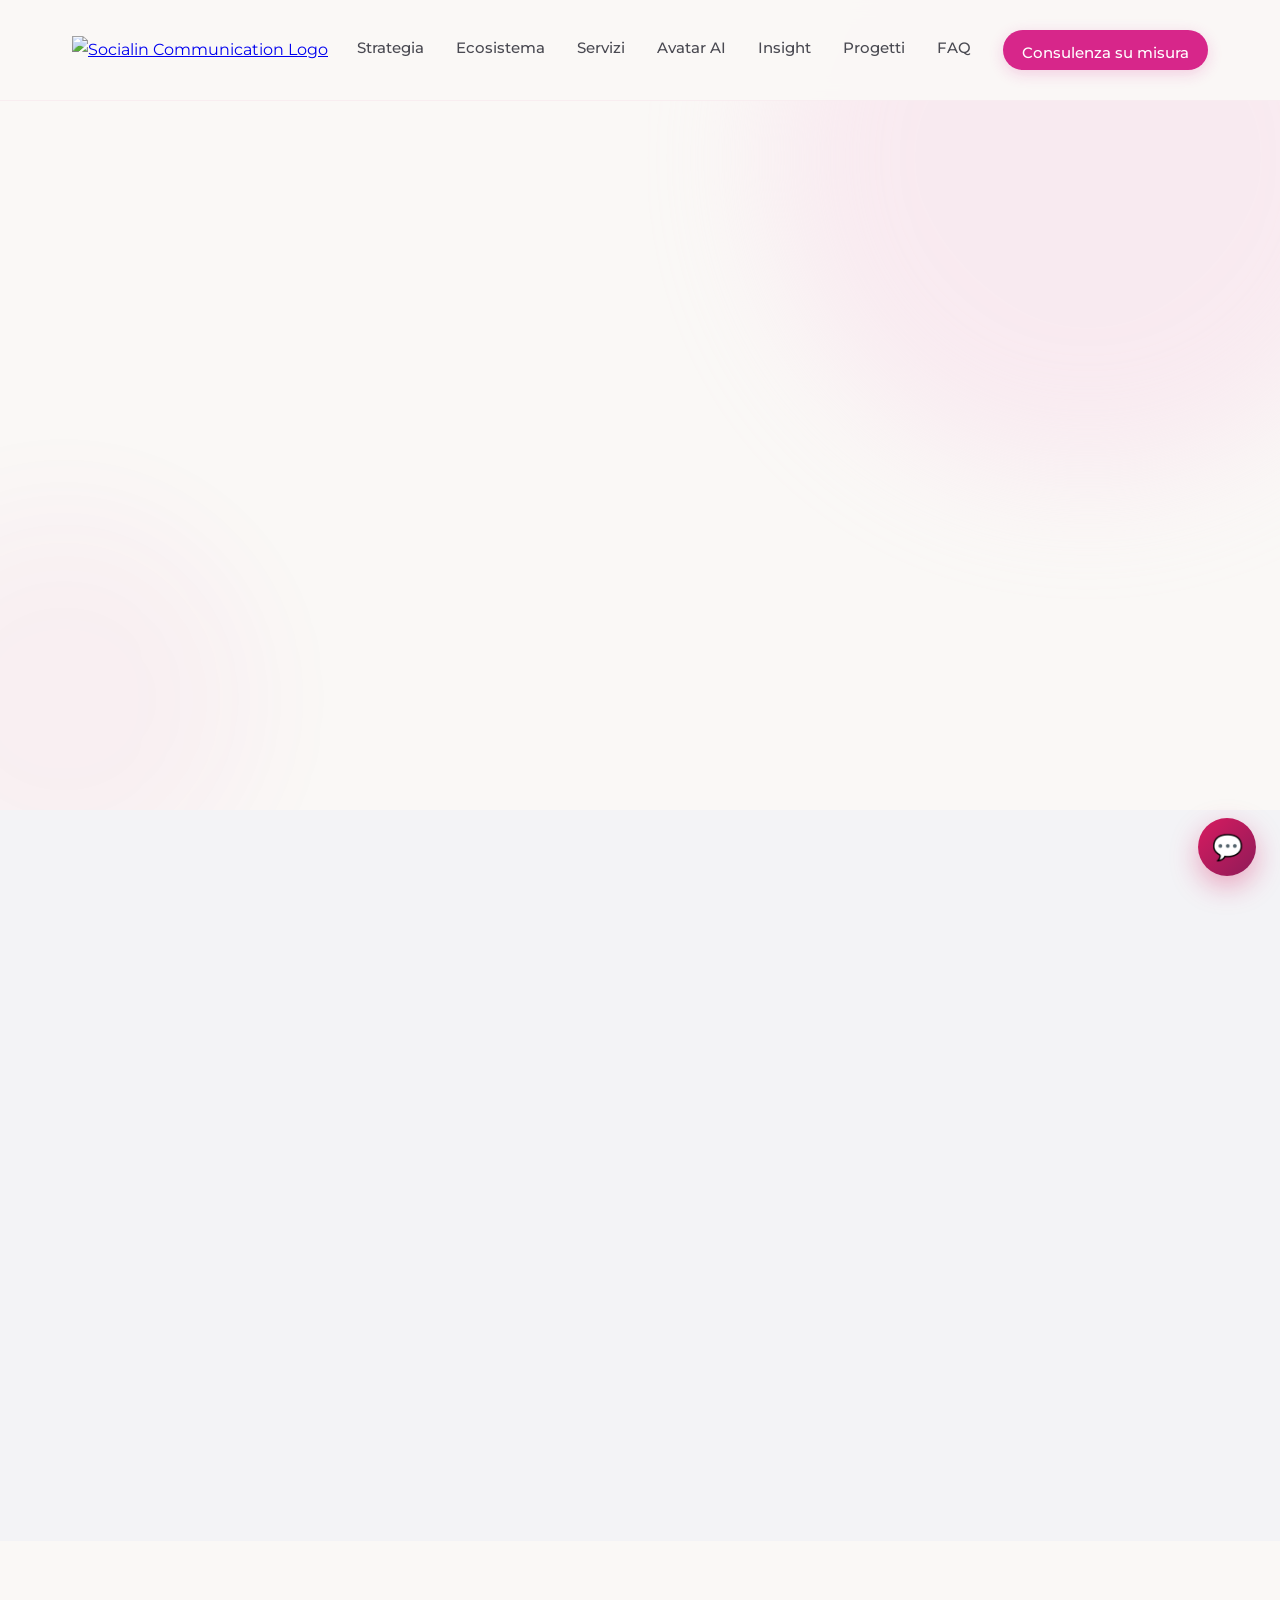
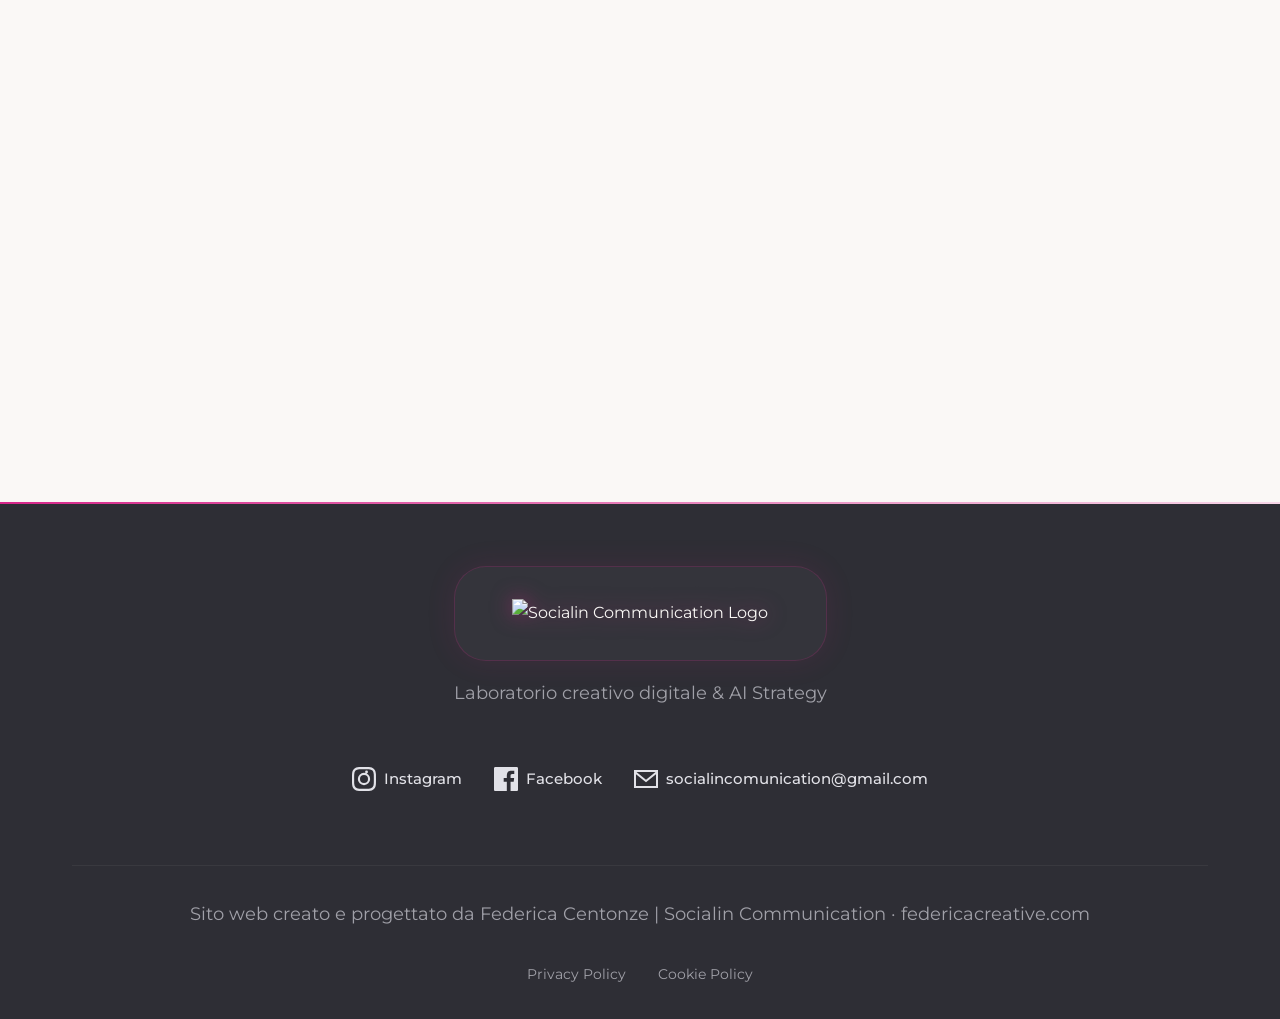
==== commit dca44c63: "fix: visibilità forzata bolla chatbot" ====
--- a/index.html
+++ b/index.html
@@ -9,6 +9,44 @@
     <link rel="stylesheet" href="style.css">
     <script defer src="script.js"></script>
     <script defer src="chatbot-ui.js"></script>
+<style id="socialin-chatbot-visibility-fallback">
+  #chatbot-toggle.chatbot-toggle {
+    display: grid !important;
+    place-items: center !important;
+    position: fixed !important;
+    right: 24px !important;
+    bottom: 24px !important;
+    width: 58px !important;
+    height: 58px !important;
+    min-width: 58px !important;
+    min-height: 58px !important;
+    padding: 0 !important;
+    margin: 0 !important;
+    border: 0 !important;
+    border-radius: 50% !important;
+    background: linear-gradient(135deg, #d81b60, #8e1b58) !important;
+    color: #ffffff !important;
+    font-size: 25px !important;
+    line-height: 1 !important;
+    opacity: 1 !important;
+    visibility: visible !important;
+    pointer-events: auto !important;
+    transform: none !important;
+    clip-path: none !important;
+    z-index: 2147483647 !important;
+    box-shadow: 0 10px 28px rgba(216, 27, 96, 0.36) !important;
+  }
+
+  #chatbot-toggle.chatbot-toggle span {
+    display: block !important;
+    visibility: visible !important;
+    opacity: 1 !important;
+  }
+
+  #chatbot-window.chatbot-window {
+    z-index: 2147483646 !important;
+  }
+</style>
 </head>
 <body>
 
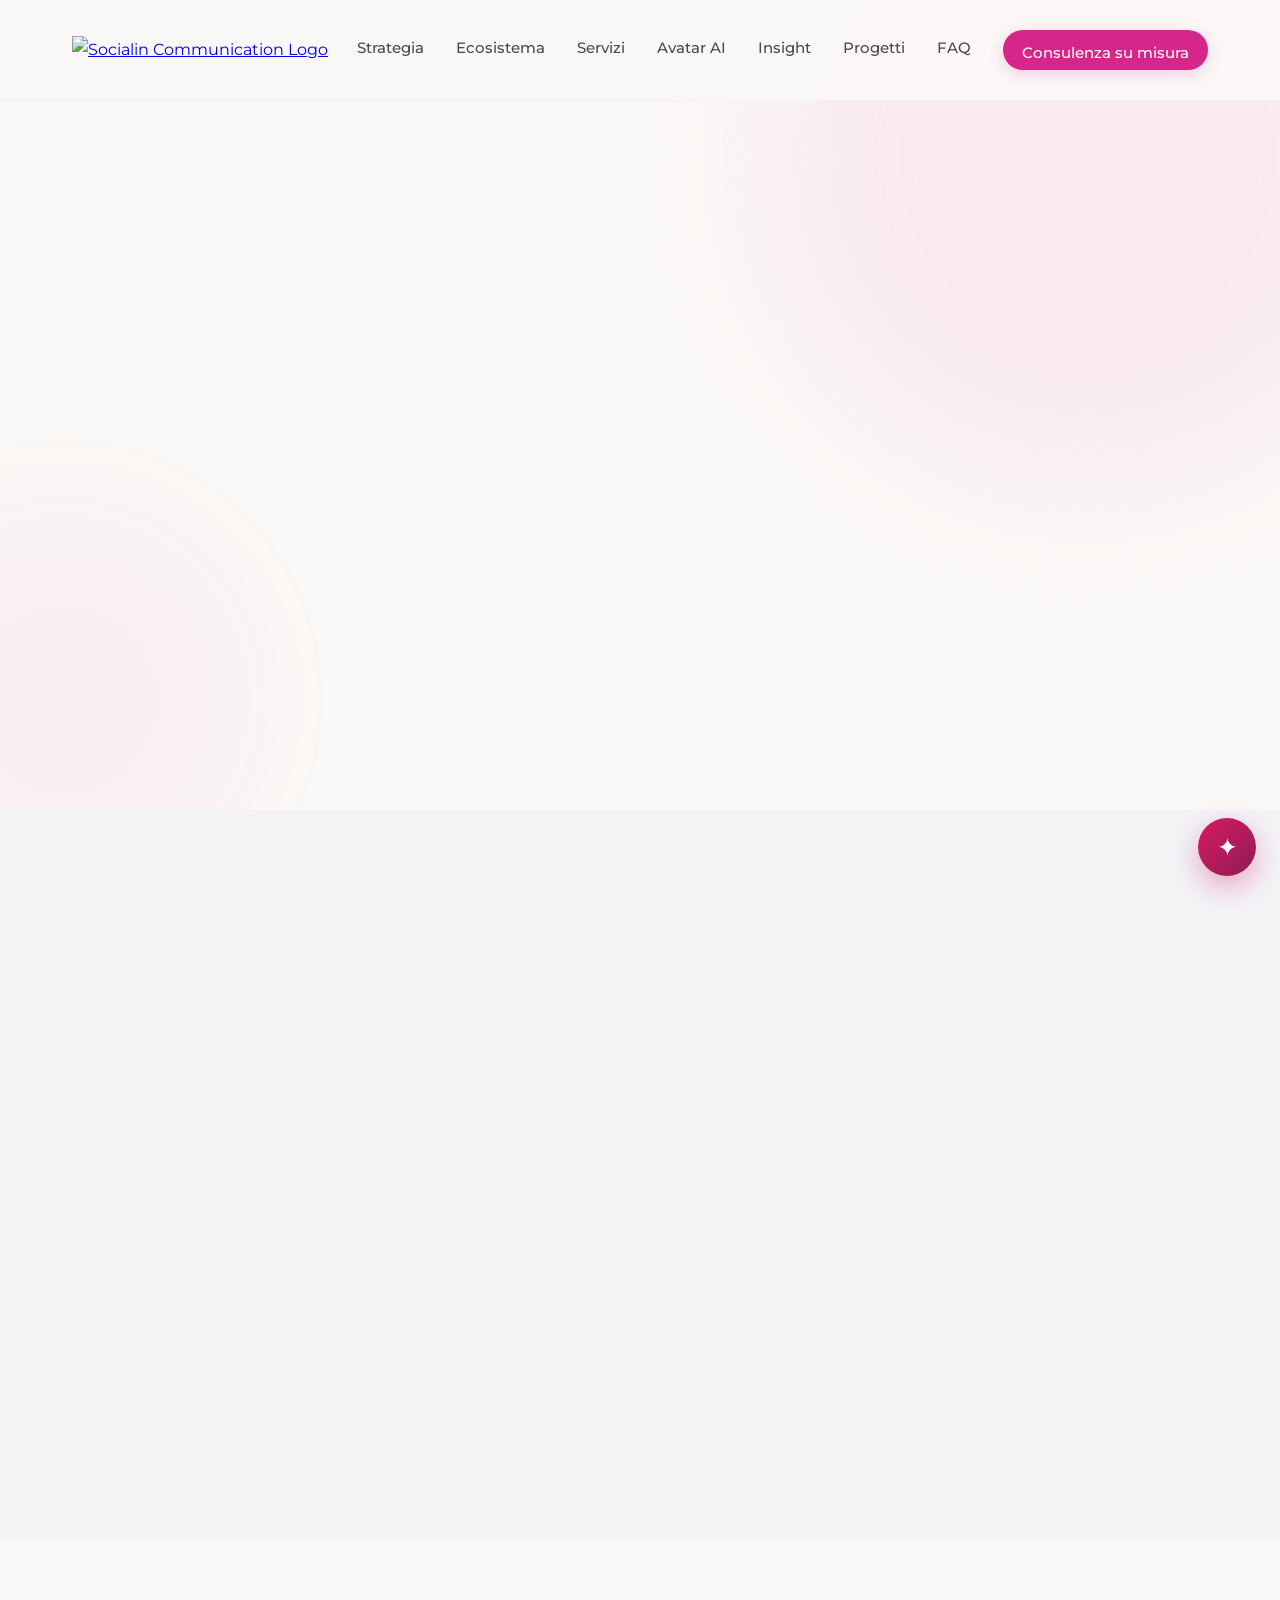
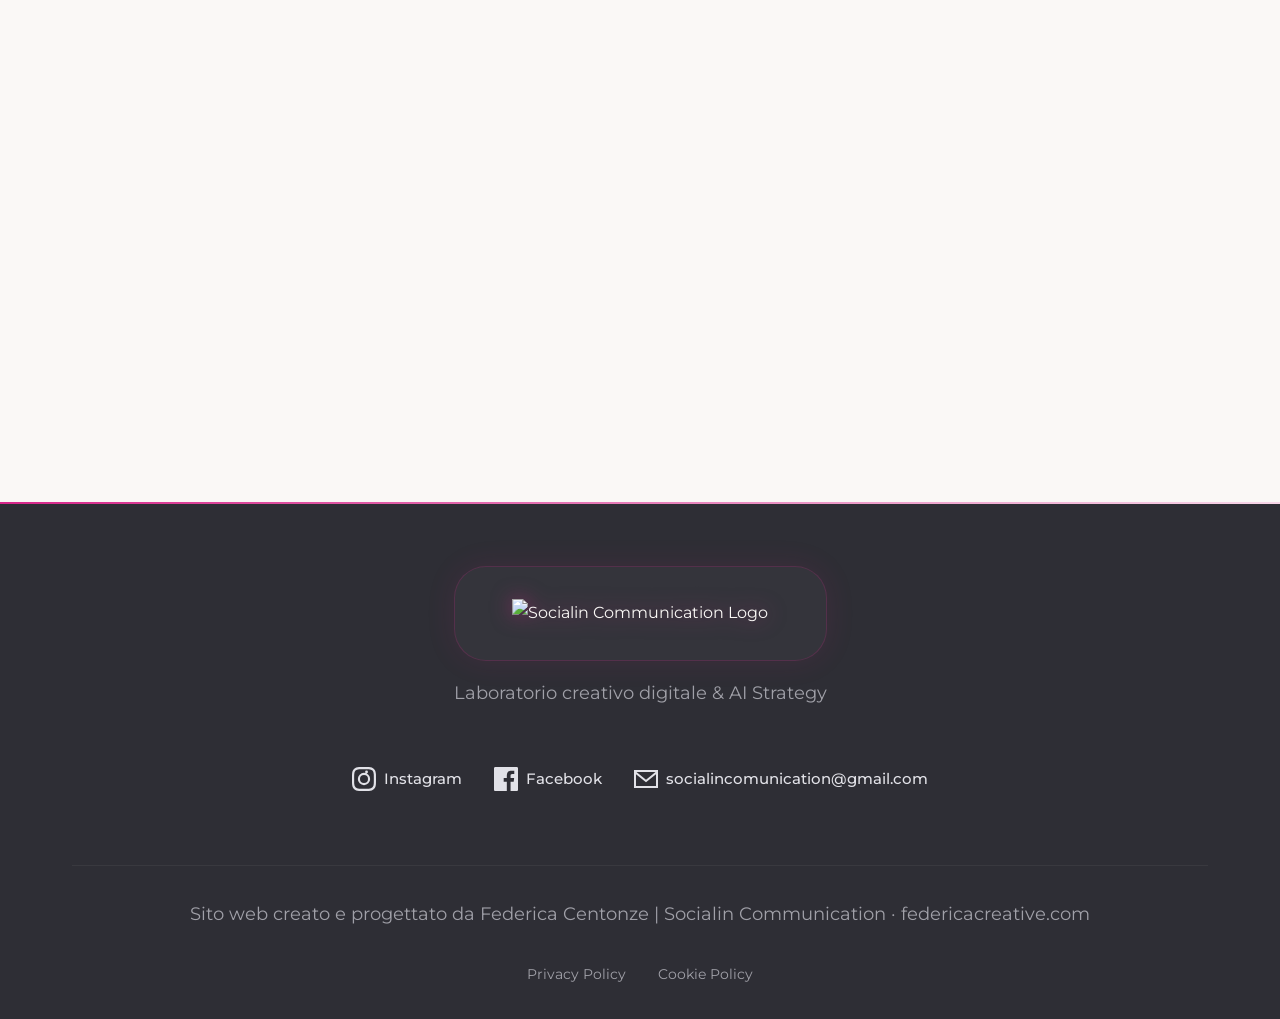
==== commit 6dc9dc42: "Update index.html" ====
--- a/index.html
+++ b/index.html
@@ -639,7 +639,7 @@
 
     <!-- CHATBOT FLOATING UI -->
     <button class="chatbot-toggle" id="chatbot-toggle" data-chatbot-build="local-v2" aria-label="Apri assistente Socialin" title="Apri assistente Socialin">
-        <span aria-hidden="true">💬</span>
+        <span aria-hidden="true">✦</span>
     </button>
     
     <div class="chatbot-window" id="chatbot-window" data-chatbot-build="local-v2">
@@ -664,5 +664,56 @@
         </div>
     </div>
 
+<script id="socialin-chatbot-recovery-script">
+window.addEventListener("load", function () {
+  window.setTimeout(function () {
+    const originalToggle = document.getElementById("chatbot-toggle");
+
+    if (!originalToggle) {
+      return;
+    }
+
+    if (document.getElementById("socialin-chatbot-recovery-toggle")) {
+      return;
+    }
+
+    originalToggle.style.setProperty("display", "none", "important");
+
+    const recoveryToggle = document.createElement("button");
+    recoveryToggle.id = "socialin-chatbot-recovery-toggle";
+    recoveryToggle.type = "button";
+    recoveryToggle.setAttribute("aria-label", "Apri assistente Socialin");
+    recoveryToggle.setAttribute("title", "Apri assistente Socialin");
+    recoveryToggle.innerHTML = "<span aria-hidden='true'>✦</span>";
+
+    recoveryToggle.style.setProperty("display", "grid", "important");
+    recoveryToggle.style.setProperty("place-items", "center", "important");
+    recoveryToggle.style.setProperty("position", "fixed", "important");
+    recoveryToggle.style.setProperty("right", "24px", "important");
+    recoveryToggle.style.setProperty("bottom", "24px", "important");
+    recoveryToggle.style.setProperty("width", "58px", "important");
+    recoveryToggle.style.setProperty("height", "58px", "important");
+    recoveryToggle.style.setProperty("padding", "0", "important");
+    recoveryToggle.style.setProperty("margin", "0", "important");
+    recoveryToggle.style.setProperty("border", "0", "important");
+    recoveryToggle.style.setProperty("border-radius", "50%", "important");
+    recoveryToggle.style.setProperty("background", "linear-gradient(135deg, #d81b60, #8e1b58)", "important");
+    recoveryToggle.style.setProperty("color", "#ffffff", "important");
+    recoveryToggle.style.setProperty("font-size", "25px", "important");
+    recoveryToggle.style.setProperty("line-height", "1", "important");
+    recoveryToggle.style.setProperty("cursor", "pointer", "important");
+    recoveryToggle.style.setProperty("visibility", "visible", "important");
+    recoveryToggle.style.setProperty("opacity", "1", "important");
+    recoveryToggle.style.setProperty("z-index", "2147483647", "important");
+    recoveryToggle.style.setProperty("box-shadow", "0 10px 28px rgba(216, 27, 96, 0.36)", "important");
+
+    recoveryToggle.addEventListener("click", function () {
+      originalToggle.click();
+    });
+
+    document.body.appendChild(recoveryToggle);
+  }, 700);
+});
+</script>
 </body>
 </html>
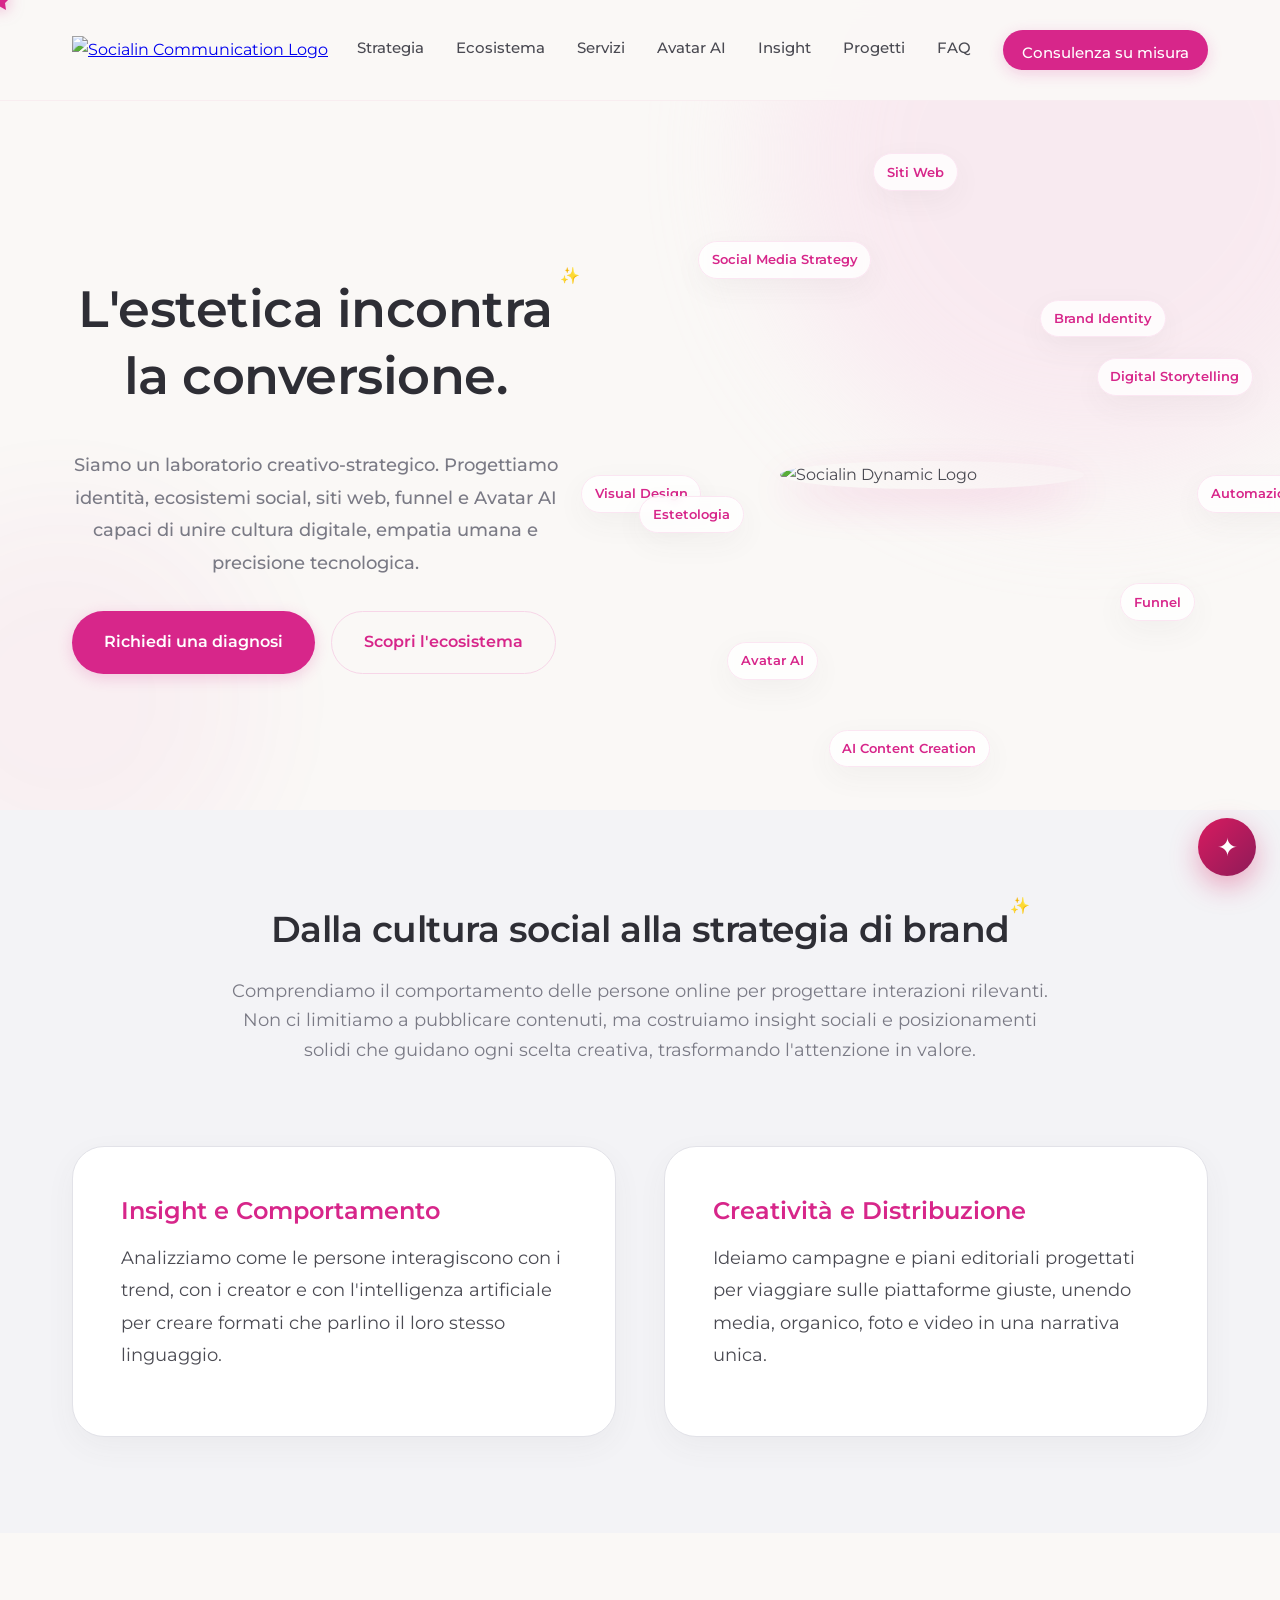
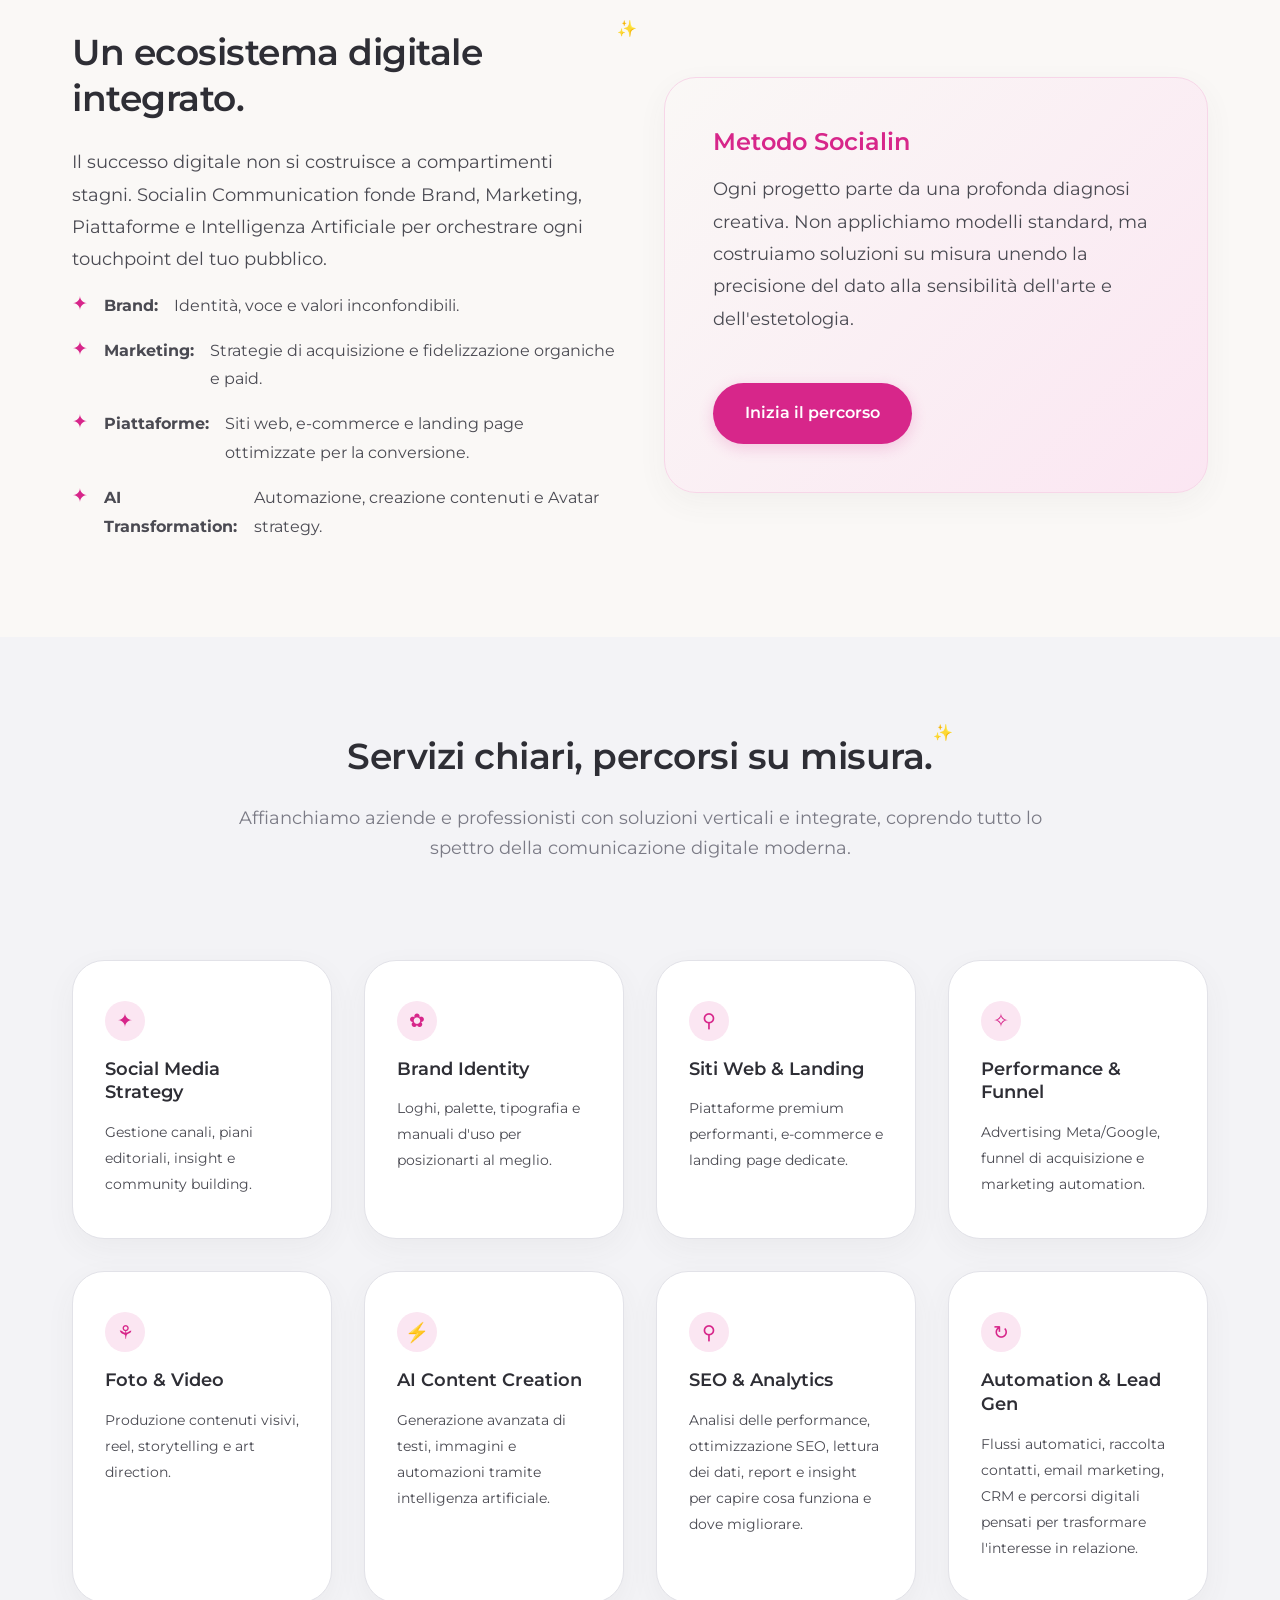
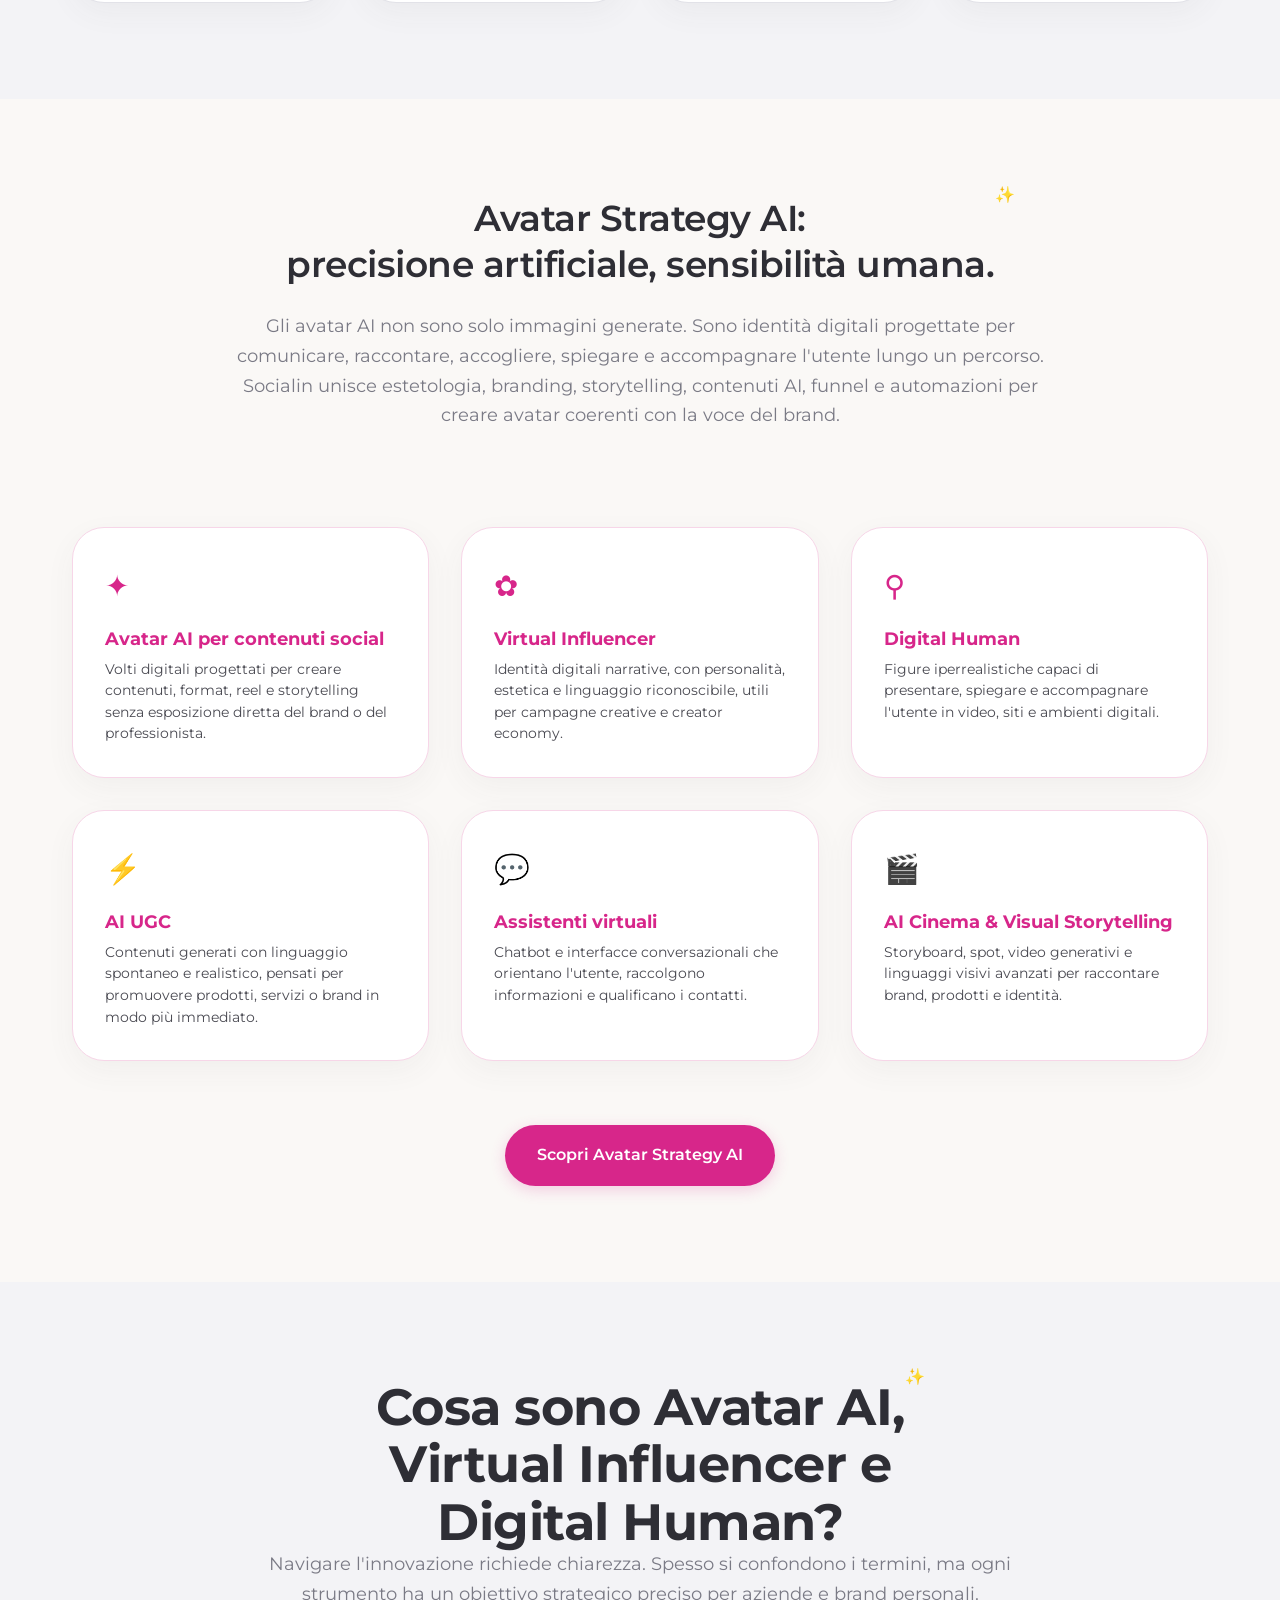
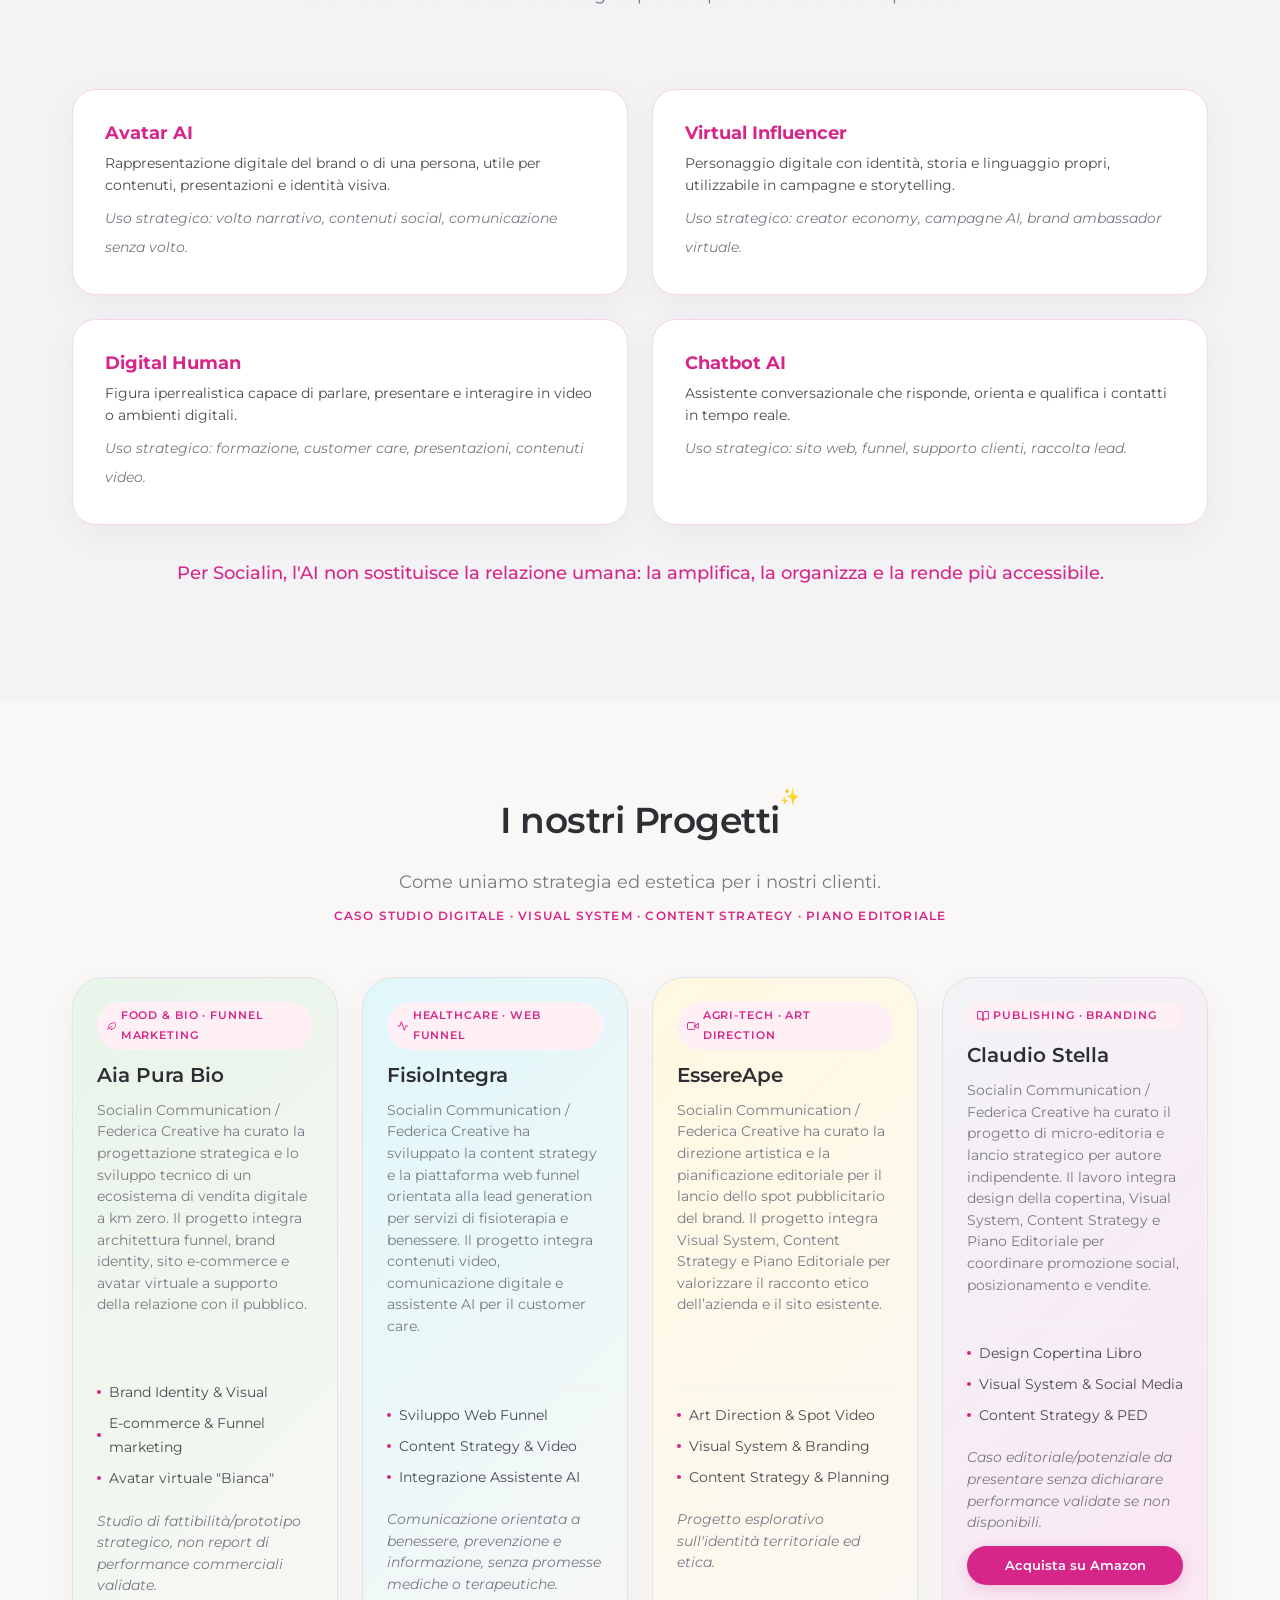
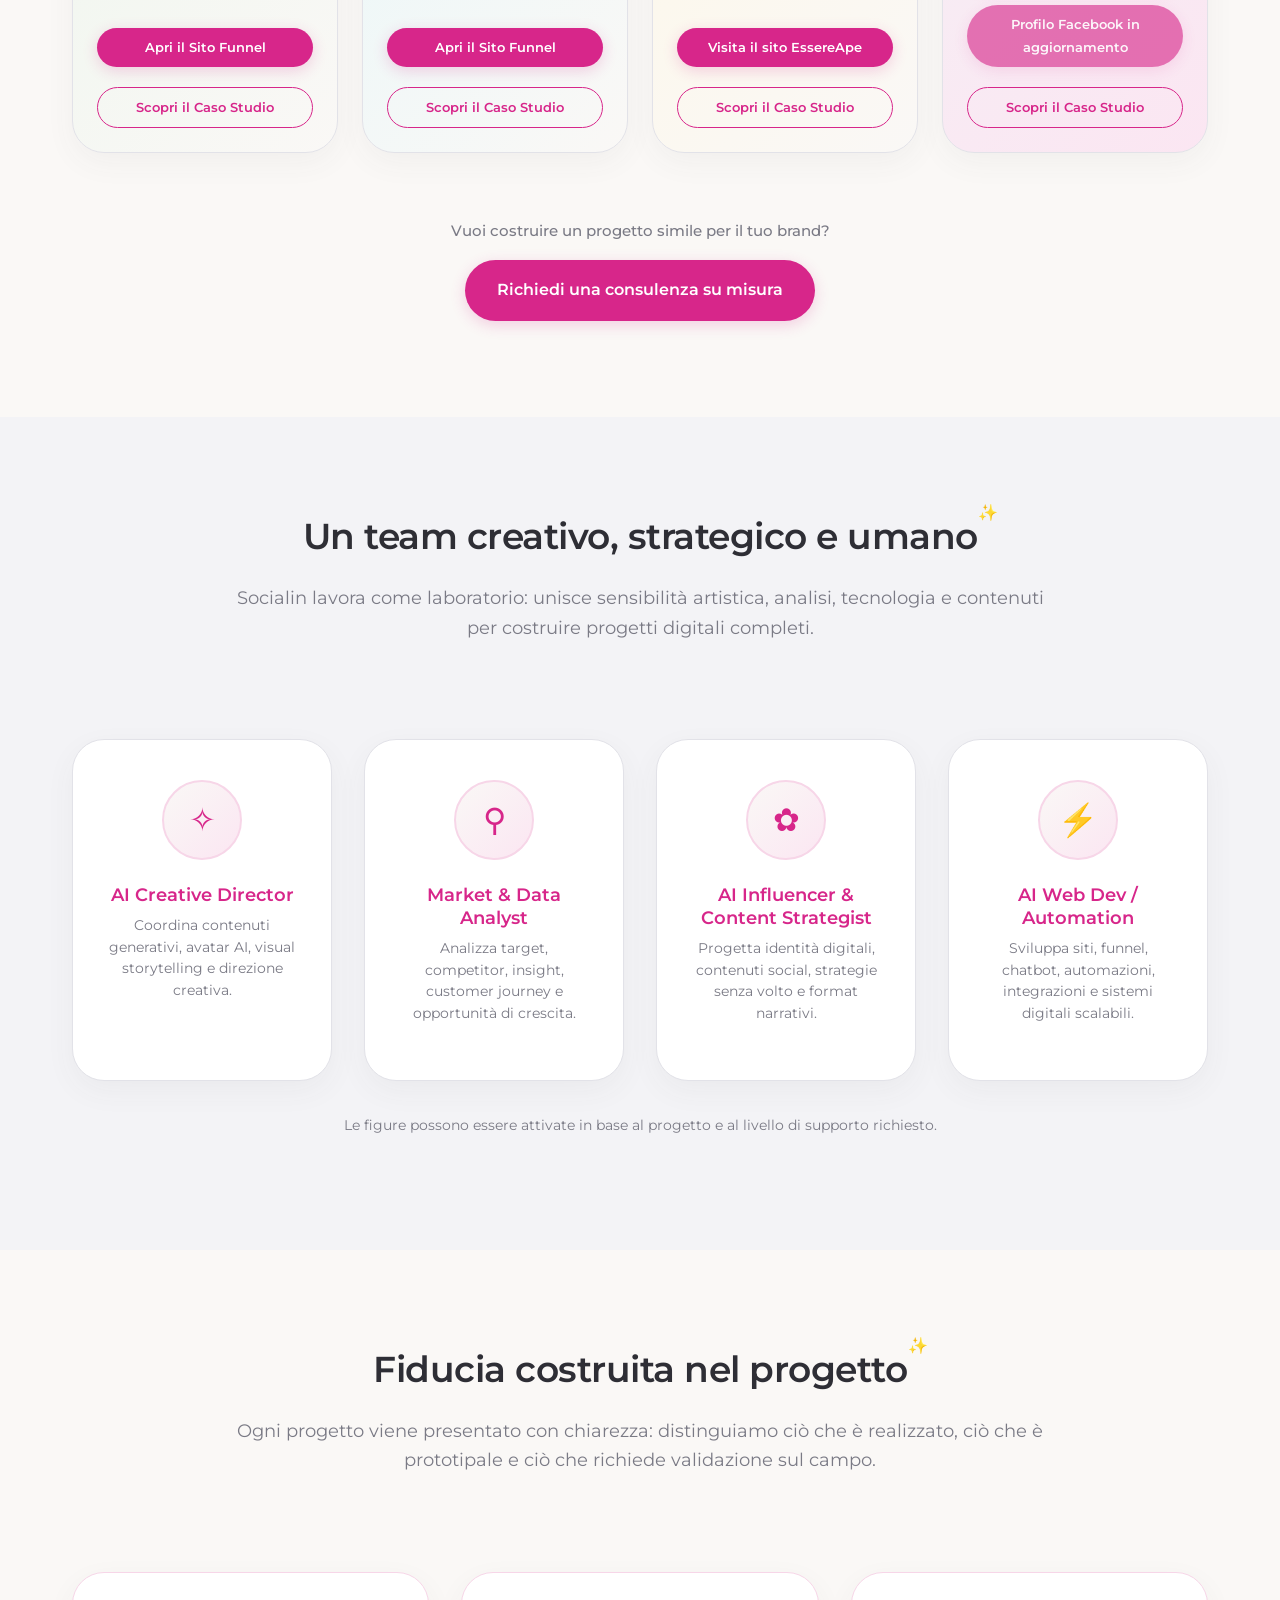
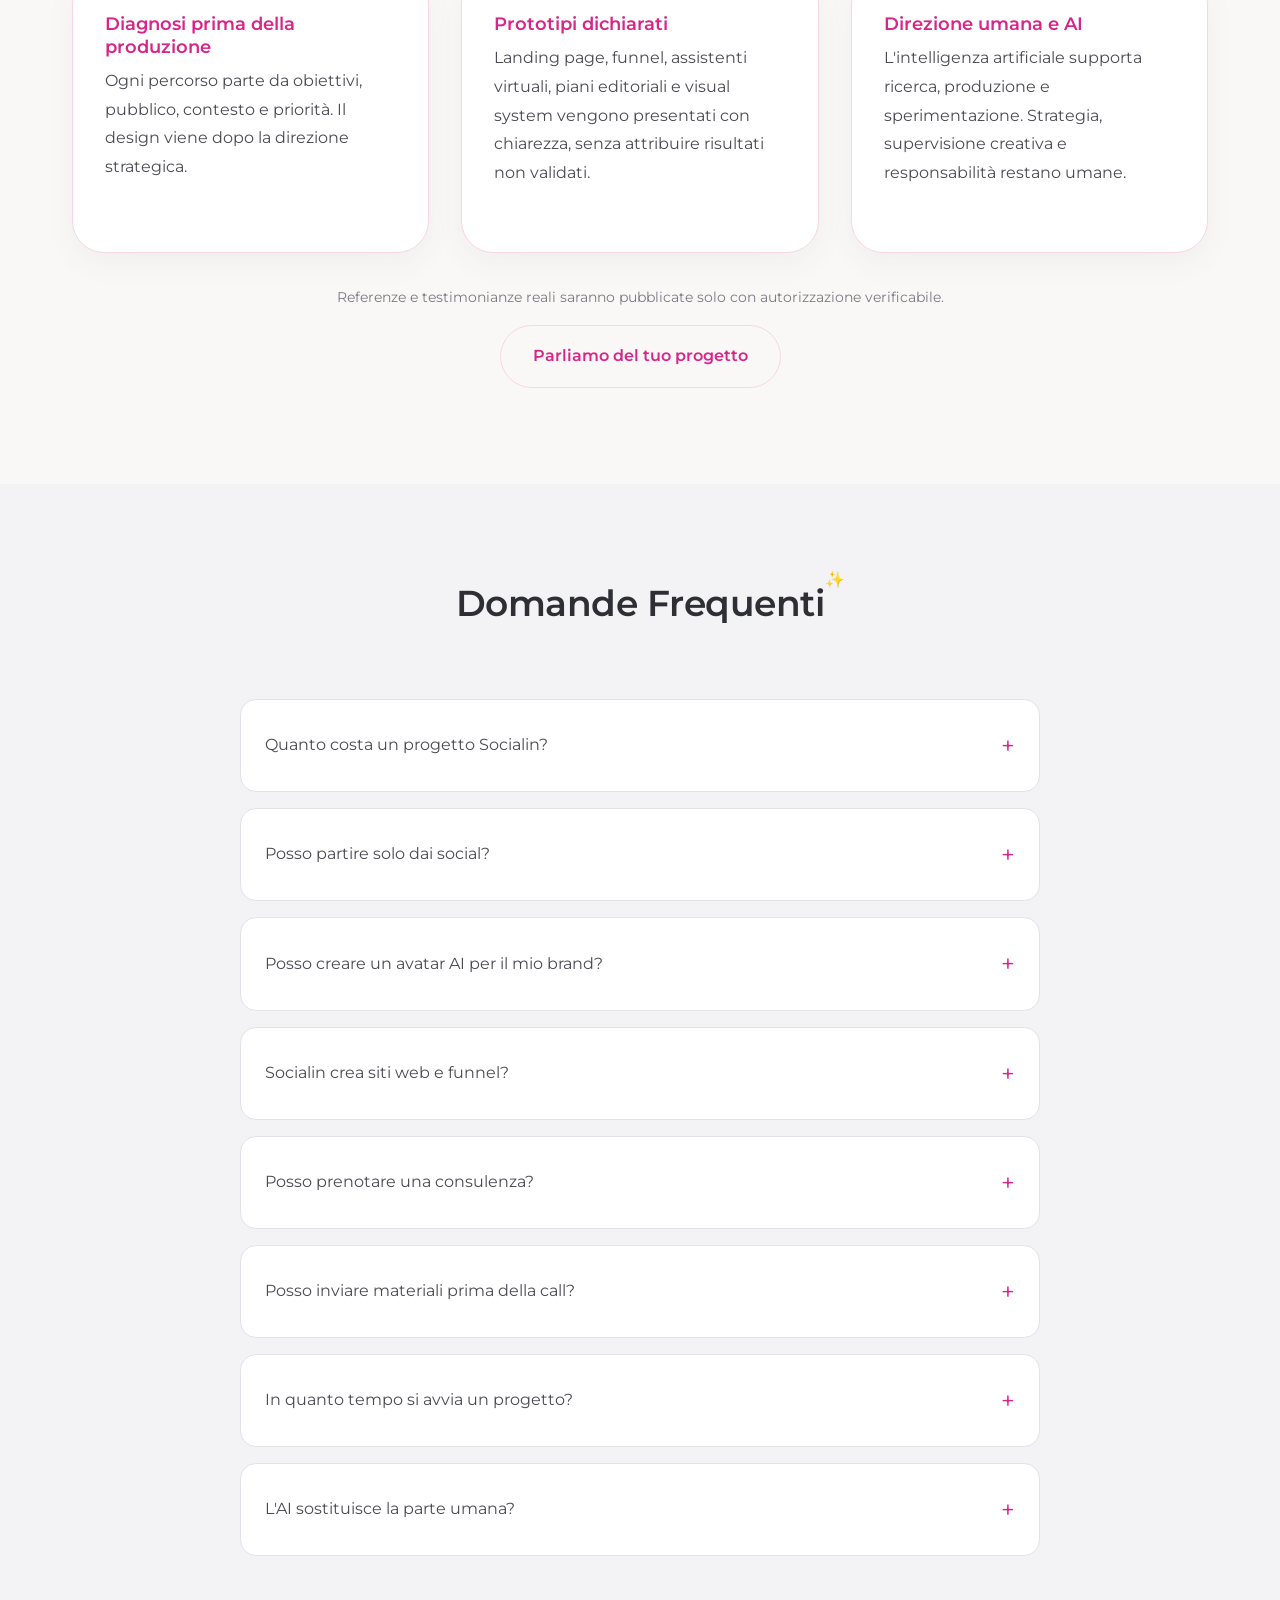
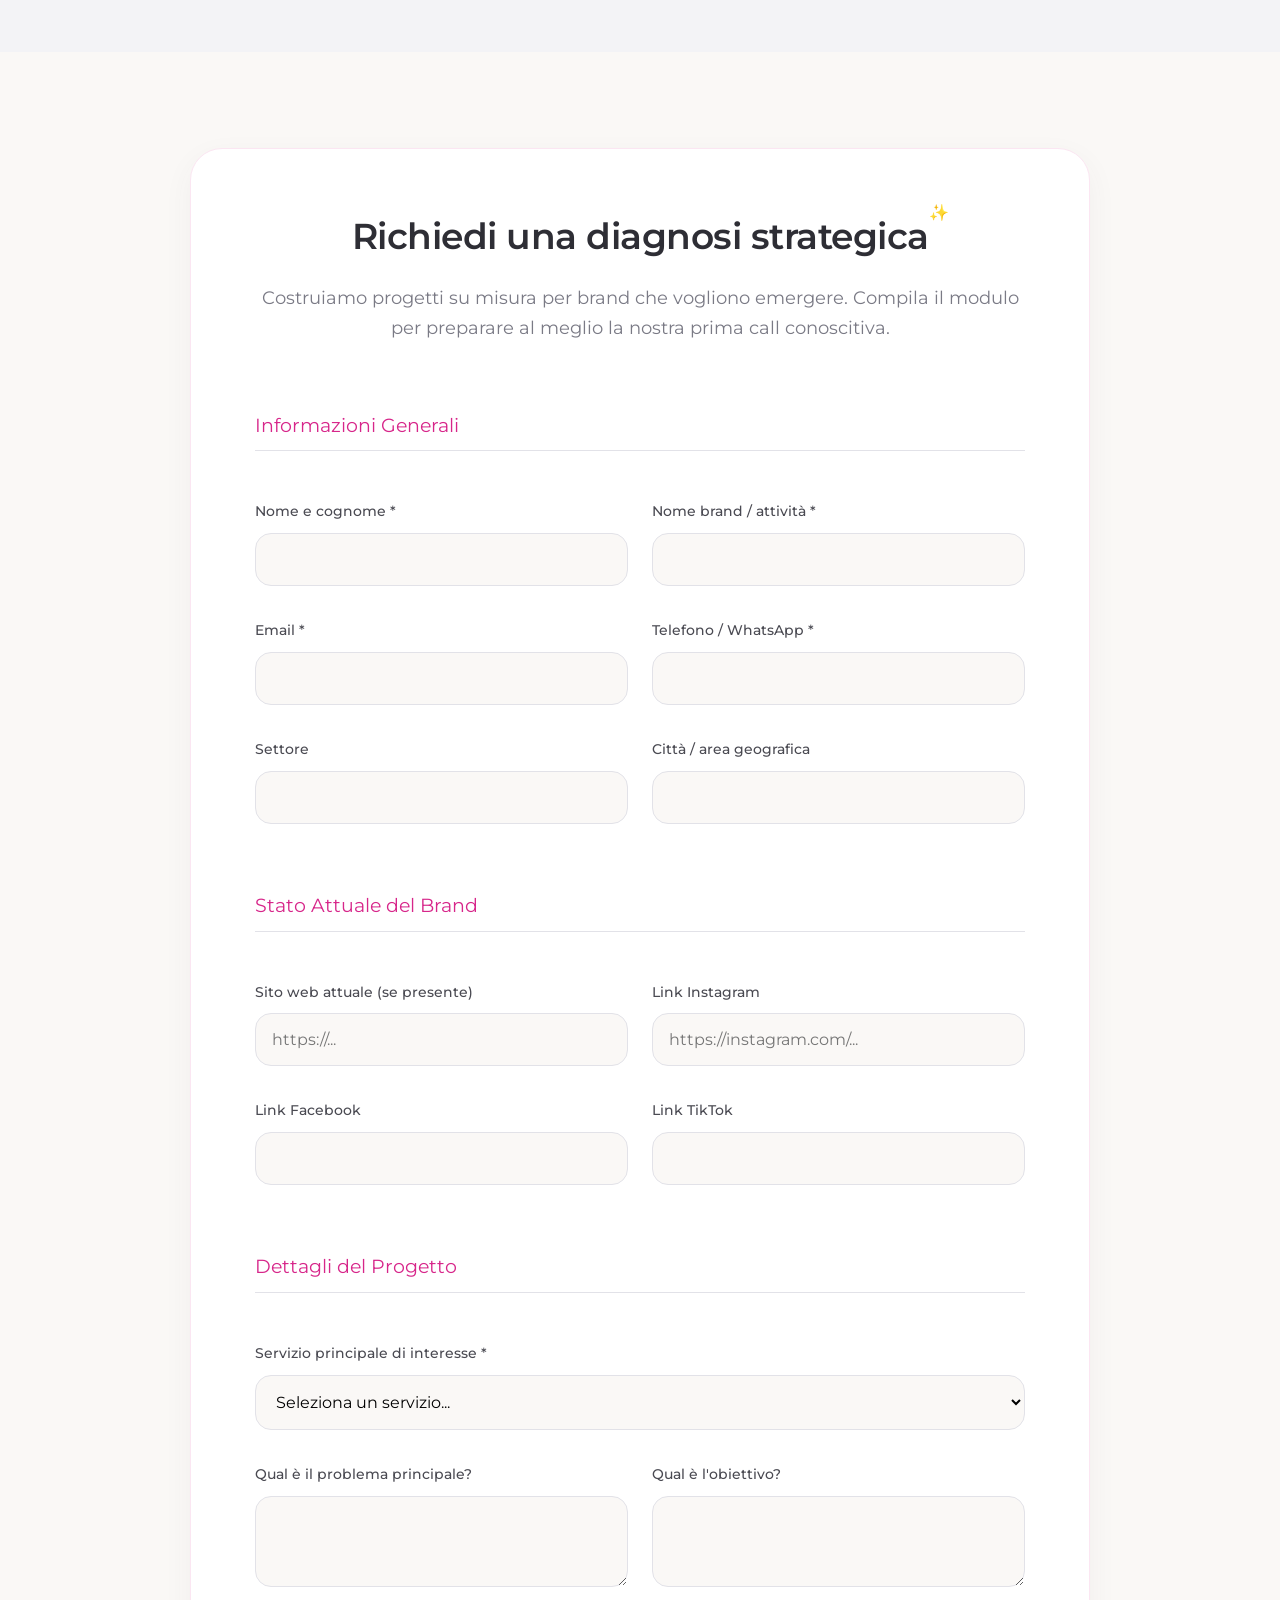
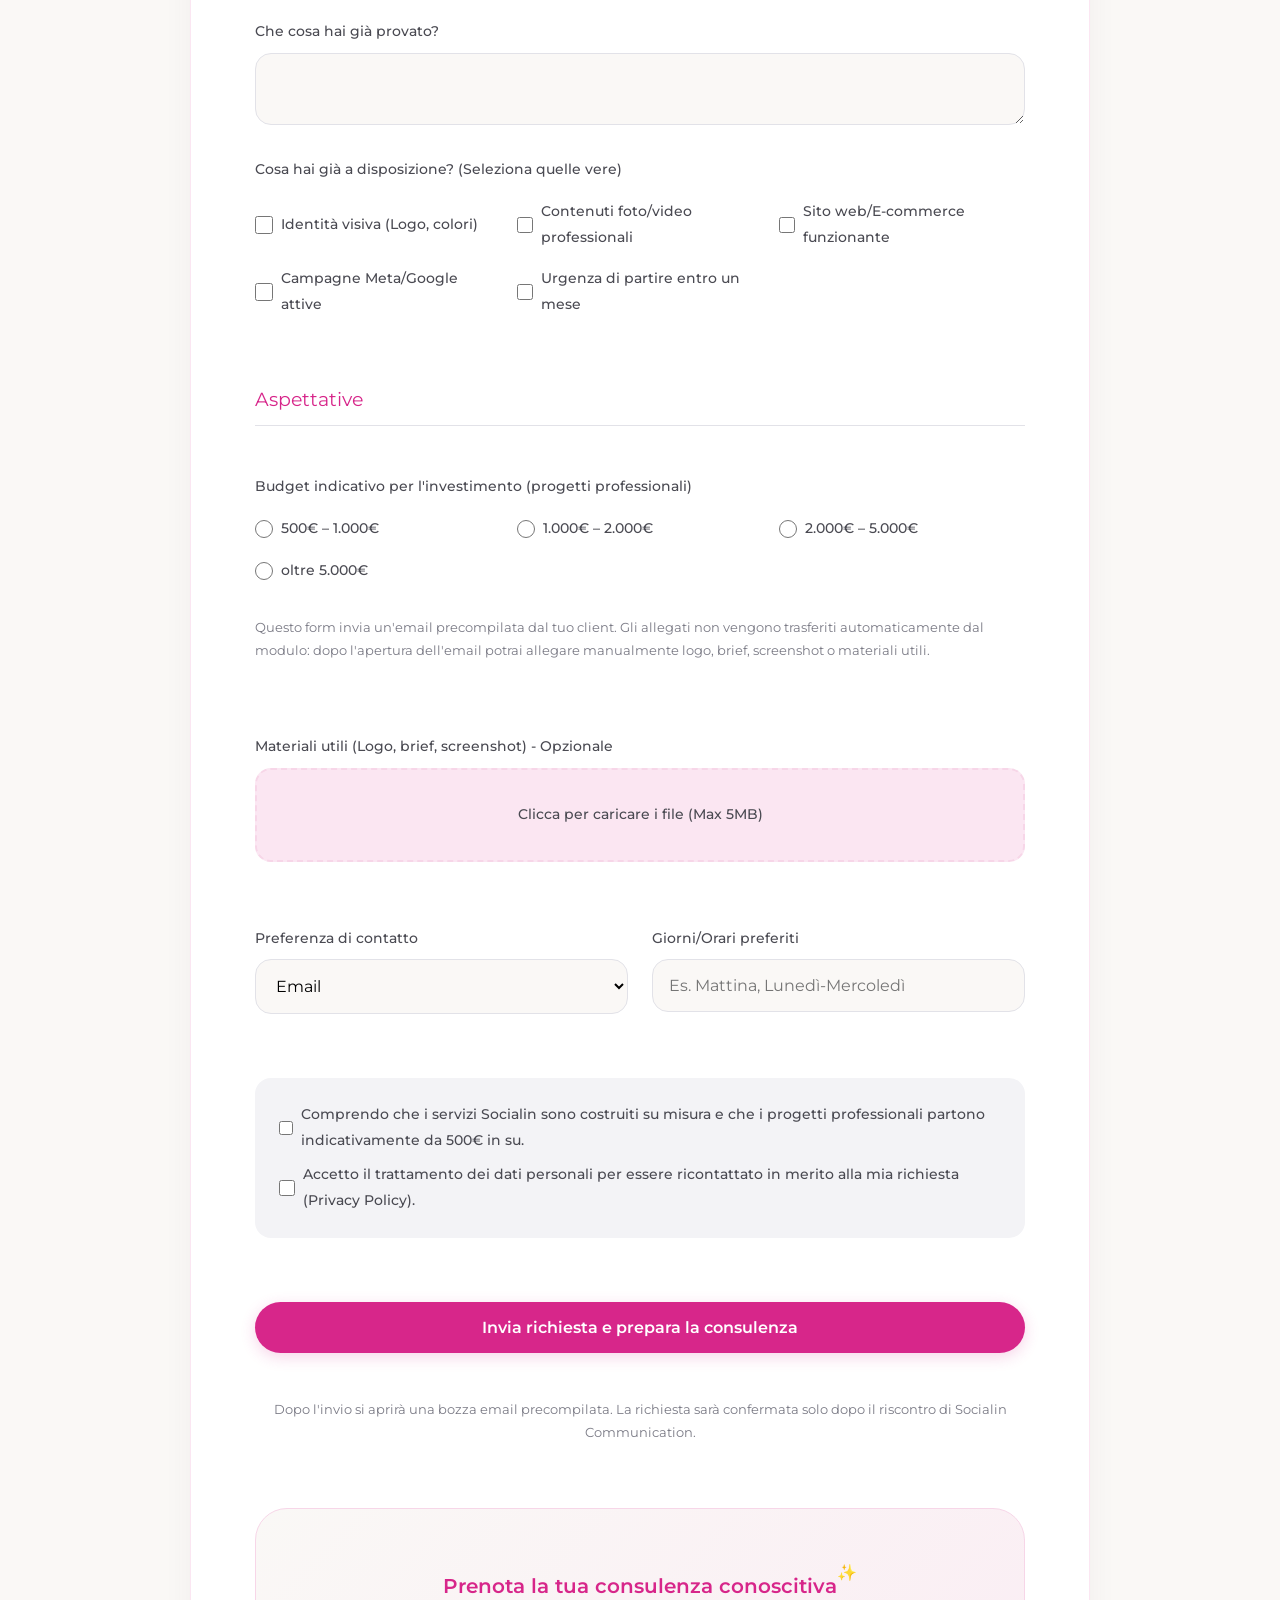
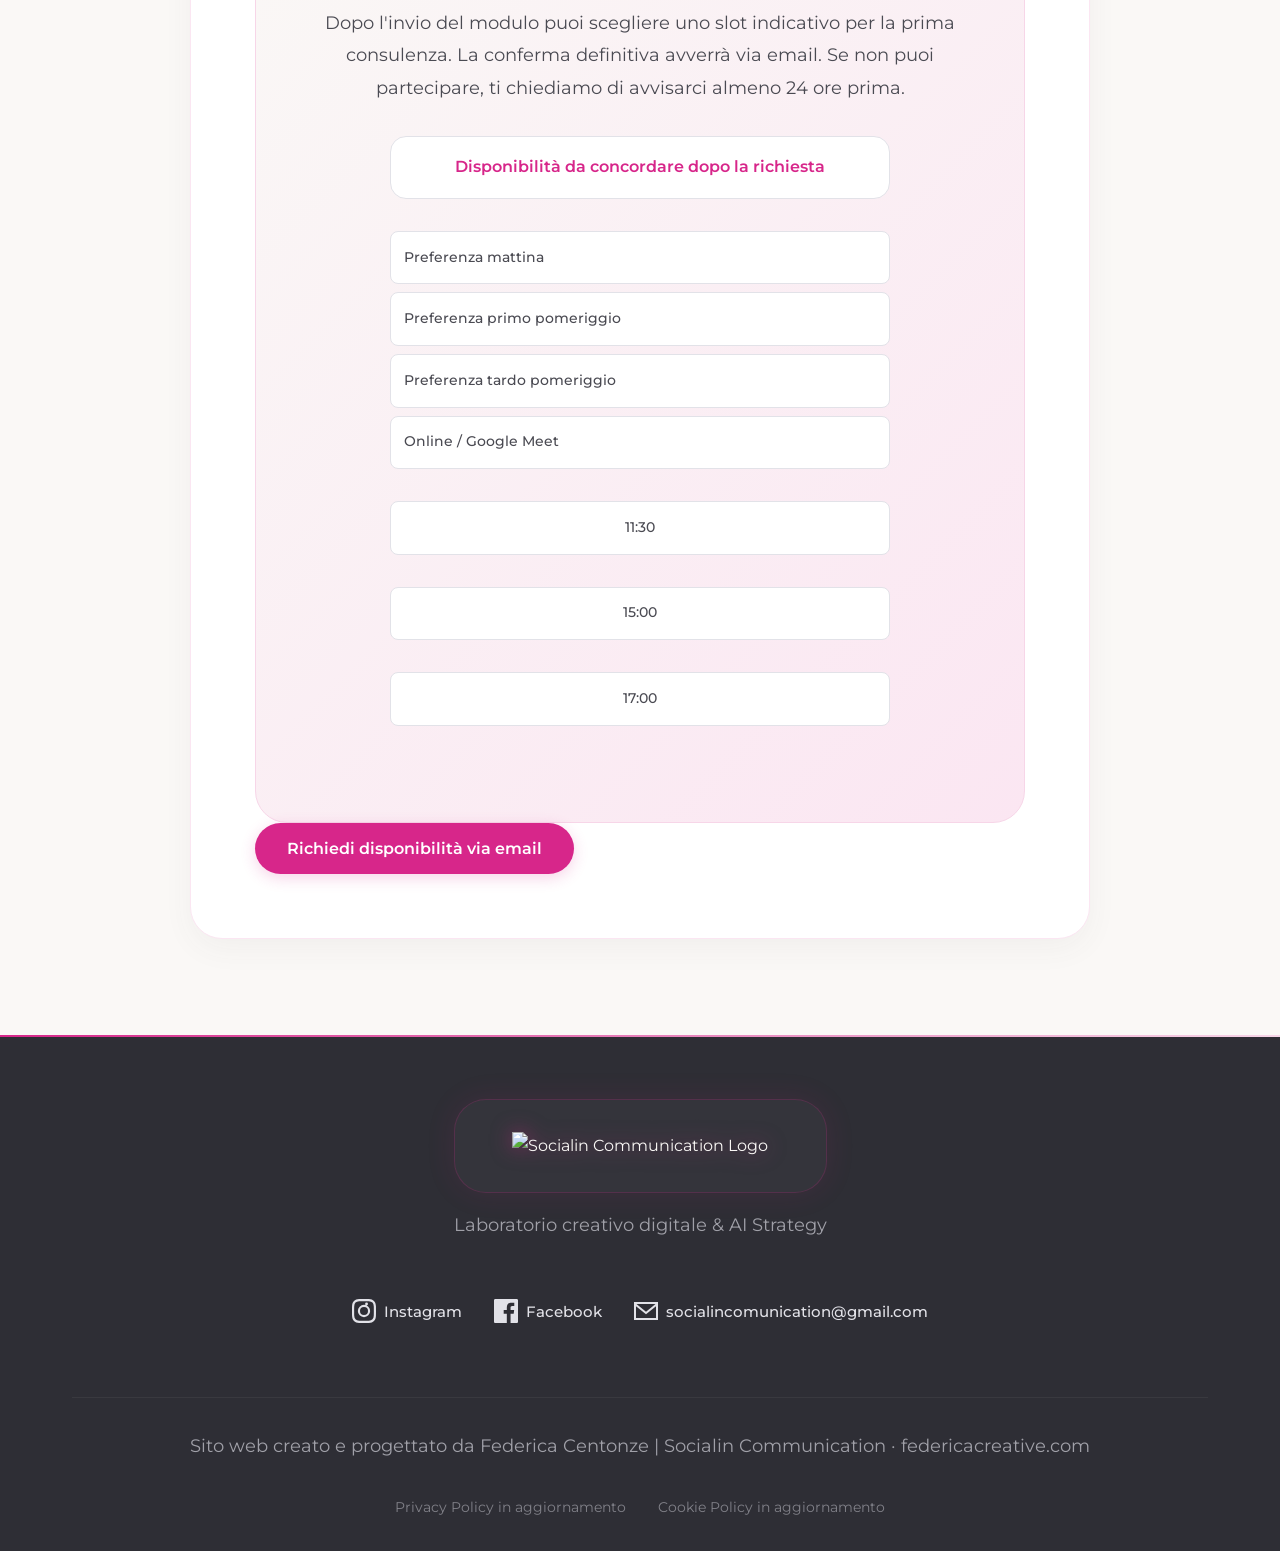
==== commit 8beb2553: "modifiche ultimate socialin" ====
--- a/index.html
+++ b/index.html
@@ -3,8 +3,8 @@
 <head>
     <meta charset="UTF-8">
     <meta name="viewport" content="width=device-width, initial-scale=1.0">
-    <title>Socialin Communication | Laboratorio Creativo Digitale & AI Strategy</title>
-    <meta name="description" content="Socialin Communication: Social media strategy, brand identity, siti web, funnel e Avatar Strategy AI per ecosistemi digitali integrati e performanti.">
+    <title>Socialin Communication | Social Media, Branding, Funnel e Avatar AI</title>
+    <meta name="description" content="Socialin Communication è un laboratorio creativo-strategico per brand, professionisti e creator: social media strategy, brand identity, siti web, funnel, AI content creation e Avatar Strategy AI.">
     <link rel="icon" type="image/png" href="assets/03-logo-icona-socialin-orizzontale.png">
     <link rel="stylesheet" href="style.css">
     <script defer src="script.js"></script>
@@ -33,7 +33,7 @@
     pointer-events: auto !important;
     transform: none !important;
     clip-path: none !important;
-    z-index: 2147483647 !important;
+    z-index: 2147483646 !important;
     box-shadow: 0 10px 28px rgba(216, 27, 96, 0.36) !important;
   }
 
@@ -44,24 +44,58 @@
   }
 
   #chatbot-window.chatbot-window {
-    z-index: 2147483646 !important;
+    z-index: 2147483645 !important;
   }
 </style>
-</head>
+
+    <meta name="robots" content="index,follow">
+    <meta name="theme-color" content="#D81B60">
+    <link rel="canonical" href="https://socialincommunication.com/">
+
+    <meta property="og:type" content="website">
+    <meta property="og:locale" content="it_IT">
+    <meta property="og:title" content="Socialin Communication | Social Media, Branding, Funnel e Avatar AI">
+    <meta property="og:description" content="Laboratorio creativo-strategico per brand, professionisti e creator: social media, branding, siti web, funnel, AI content creation e Avatar Strategy AI.">
+    <meta property="og:url" content="https://socialincommunication.com/">
+    <meta property="og:image" content="https://socialincommunication.com/assets/athy-generated-08-orizzontale.png">
+    <meta property="og:image:alt" content="Socialin Communication, laboratorio creativo-strategico e AI">
+
+    <meta name="twitter:card" content="summary_large_image">
+    <meta name="twitter:title" content="Socialin Communication | Social Media, Branding, Funnel e Avatar AI">
+    <meta name="twitter:description" content="Strategia, contenuti, branding, funnel e Avatar Strategy AI per ecosistemi digitali coerenti.">
+    <meta name="twitter:image" content="https://socialincommunication.com/assets/athy-generated-08-orizzontale.png">
+
+    <script type="application/ld+json">
+    {
+      "@context": "https://schema.org",
+      "@type": "Organization",
+      "name": "Socialin Communication",
+      "url": "https://socialincommunication.com/",
+      "email": "socialincomunication@gmail.com",
+      "description": "Laboratorio creativo-strategico dedicato a social media strategy, brand identity, siti web, funnel, AI content creation e Avatar Strategy AI.",
+      "sameAs": [
+        "https://www.instagram.com/socialin.comunication",
+        "https://www.facebook.com/share/18j94ZppGH/"
+      ]
+    }
+    </script>
+    <script defer src="site-closure.js"></script>
+    </head>
 <body>
+    <a class="skip-link" href="#main-content">Salta al contenuto principale</a>
 
     <!-- HEADER -->
     <header class="header">
         <div class="container header-content">
-            <a href="#" class="logo-link">
+            <a href="#home" class="logo-link">
                 <img src="assets/01-logo-socialin-quadrata.png" alt="Socialin Communication Logo" class="logo">
             </a>
             
-            <button class="menu-btn" aria-label="Toggle menu" aria-expanded="false">
+            <button class="menu-btn" aria-controls="site-navigation" aria-label="Apri menu di navigazione" aria-label="Toggle menu" aria-expanded="false">
                 <span></span><span></span><span></span>
             </button>
             
-            <nav class="nav-links">
+            <nav id="site-navigation" class="nav-links" aria-label="Navigazione principale">
                 <a href="#strategia">Strategia</a>
                 <a href="#ecosistema">Ecosistema</a>
                 <a href="#servizi">Servizi</a>
@@ -106,7 +140,9 @@
     </section>
 
     <!-- STRATEGIA -->
-    <section class="section bg-alt" id="strategia">
+    
+<main id="main-content" tabindex="-1">
+<section class="section bg-alt" id="strategia">
         <div class="container">
             <div class="section-header fade-up">
                 <h2 class="sparkle-text">Dalla cultura social alla strategia di brand</h2>
@@ -280,8 +316,8 @@
                         <ul class="case-bullets"><li>Brand Identity &amp; Visual</li><li>E-commerce &amp; Funnel marketing</li><li>Avatar virtuale "Bianca"</li></ul>
                         <p class="case-disclaimer">Studio di fattibilità/prototipo strategico, non report di performance commerciali validate.</p>
                         <div class="case-actions case-actions-vertical">
-                            <a href="https://aiapurabio.github.io/" class="btn btn-primary glow-btn btn-sm" target="_blank" rel="noopener" style="margin-bottom: 0.5rem; width: 100%; display: flex; justify-content: center;">Apri il Sito Funnel</a>
-                            <a href="https://aiapurabio.github.io/piano-editoriale/" class="btn btn-secondary btn-sm" target="_blank" rel="noopener" style="border: 1px solid var(--brand-magenta, #D81B60); color: var(--brand-magenta, #D81B60); background: transparent; width: 100%; display: flex; justify-content: center;">Scopri il Caso Studio</a>
+                            <a href="https://aiapurabio.github.io/" class="btn btn-primary glow-btn btn-sm" target="_blank" rel="noopener noreferrer" rel="noopener" style="margin-bottom: 0.5rem; width: 100%; display: flex; justify-content: center;">Apri il Sito Funnel</a>
+                            <a href="https://aiapurabio.github.io/piano-editoriale/" class="btn btn-secondary btn-sm" target="_blank" rel="noopener noreferrer" rel="noopener" style="border: 1px solid var(--brand-magenta, #D81B60); color: var(--brand-magenta, #D81B60); background: transparent; width: 100%; display: flex; justify-content: center;">Scopri il Caso Studio</a>
                         </div>
                     </div>
                 </div>
@@ -298,8 +334,8 @@
                         <p class="case-disclaimer">Comunicazione orientata a benessere, prevenzione e informazione, senza promesse mediche o terapeutiche.</p>
                         
                         <div class="case-actions case-actions-vertical">
-                            <a href="https://fisiointegra.it/" class="btn btn-primary glow-btn btn-sm" target="_blank" rel="noopener" style="margin-bottom: 0.5rem; width: 100%; display: flex; justify-content: center;">Apri il Sito Funnel</a>
-                            <a href="https://socialincommunication.com/fisiointegra-sistema-visivo/index.html" class="btn btn-secondary btn-sm" target="_blank" rel="noopener" style="border: 1px solid var(--brand-magenta, #D81B60); color: var(--brand-magenta, #D81B60); background: transparent; width: 100%; display: flex; justify-content: center;">Scopri il Caso Studio</a>
+                            <a href="https://fisiointegra.it/" class="btn btn-primary glow-btn btn-sm" target="_blank" rel="noopener noreferrer" rel="noopener" style="margin-bottom: 0.5rem; width: 100%; display: flex; justify-content: center;">Apri il Sito Funnel</a>
+                            <a href="https://socialincommunication.com/fisiointegra-sistema-visivo/index.html" class="btn btn-secondary btn-sm" target="_blank" rel="noopener noreferrer" rel="noopener" style="border: 1px solid var(--brand-magenta, #D81B60); color: var(--brand-magenta, #D81B60); background: transparent; width: 100%; display: flex; justify-content: center;">Scopri il Caso Studio</a>
                         </div>
                     </div>
                 </div>
@@ -316,8 +352,8 @@
                         <p class="case-disclaimer">Progetto esplorativo sull'identità territoriale ed etica.</p>
                         
                         <div class="case-actions case-actions-vertical">
-                            <a href="https://www.essereape.it/" class="btn btn-primary glow-btn btn-sm" target="_blank" rel="noopener" style="margin-bottom: 0.5rem; width: 100%; display: flex; justify-content: center;">Visualizza lo Spot</a>
-                            <a href="https://socialincommunication.com/ESSEREAPE_SISTEMA_VISIVO/essereape_sistema_visivo.html" class="btn btn-secondary btn-sm" target="_blank" rel="noopener" style="border: 1px solid var(--brand-magenta, #D81B60); color: var(--brand-magenta, #D81B60); background: transparent; width: 100%; display: flex; justify-content: center;">Scopri il Caso Studio</a>
+                            <a href="https://www.essereape.it/" class="btn btn-primary glow-btn btn-sm" target="_blank" rel="noopener noreferrer" rel="noopener" style="margin-bottom: 0.5rem; width: 100%; display: flex; justify-content: center;">Visita il sito EssereApe</a>
+                            <a href="https://socialincommunication.com/ESSEREAPE_SISTEMA_VISIVO/essereape_sistema_visivo.html" class="btn btn-secondary btn-sm" target="_blank" rel="noopener noreferrer" rel="noopener" style="border: 1px solid var(--brand-magenta, #D81B60); color: var(--brand-magenta, #D81B60); background: transparent; width: 100%; display: flex; justify-content: center;">Scopri il Caso Studio</a>
                         </div>
                     </div>
                 </div>
@@ -333,9 +369,9 @@
                         <ul class="case-bullets"><li>Design Copertina Libro</li><li>Visual System &amp; Social Media</li><li>Content Strategy &amp; PED</li></ul>
                         <p class="case-disclaimer">Caso editoriale/potenziale da presentare senza dichiarare performance validate se non disponibili.</p>
                         <div class="case-actions case-actions-vertical">
-                            <a href="https://www.amazon.it/stores/Claudio-Stella/author/B0H49FKX5Y" target="_blank" rel="noopener" class="btn btn-primary glow-btn btn-sm" style="margin-bottom: 0.5rem; width: 100%; display: flex; justify-content: center;">Acquista su Amazon</a>
-                            <a href="https://www.facebook.com/profile.php" target="_blank" rel="noopener" class="btn btn-primary glow-btn btn-sm" style="margin-bottom: 0.5rem; width: 100%; display: flex; justify-content: center;">Segui su Facebook</a>
-                            <a href="#" class="btn btn-secondary btn-sm" style="border: 1px solid var(--brand-magenta, #D81B60); color: var(--brand-magenta, #D81B60); background: transparent; width: 100%; display: flex; justify-content: center;">Scopri il Caso Studio</a>
+                            <a href="https://www.amazon.it/stores/Claudio-Stella/author/B0H49FKX5Y" target="_blank" rel="noopener noreferrer" rel="noopener" class="btn btn-primary glow-btn btn-sm" style="margin-bottom: 0.5rem; width: 100%; display: flex; justify-content: center;">Acquista su Amazon</a>
+                            <span class="btn btn-primary btn-sm btn-disabled" style="margin-bottom: 0.5rem; width: 100%; display: flex; justify-content: center;">Profilo Facebook in aggiornamento</span>
+                            <a href="claudio-stella-caso-studio/index.html" class="btn btn-secondary btn-sm" style="border: 1px solid var(--brand-magenta, #D81B60); color: var(--brand-magenta, #D81B60); background: transparent; width: 100%; display: flex; justify-content: center;">Scopri il Caso Studio</a>
                         </div>
                     </div>
                 </div>
@@ -384,32 +420,27 @@
     <section class="section" id="trust">
         <div class="container">
             <div class="section-header fade-up">
-                <h2 class="sparkle-text">Fiducia, cura e risultati progettuali</h2>
-                <p class="section-desc">Lavoriamo per creare ecosistemi che durano nel tempo, curando ogni dettaglio della relazione digitale.</p>
+                <h2 class="sparkle-text">Fiducia costruita nel progetto</h2>
+                <p class="section-desc">Ogni progetto viene presentato con chiarezza: distinguiamo ciò che è realizzato, ciò che è prototipale e ciò che richiede validazione sul campo.</p>
             </div>
             
             <div class="reviews-grid">
                 <div class="review-card hover-lift fade-up">
-                    <div class="stars">★★★★★</div>
-                    <p class="review-text">"La strategia di Socialin ci ha aiutato a riposizionare l'intero brand, creando un'identità visiva e un e-commerce finalmente coerenti e premium."</p>
-                    <span class="review-author">— Cliente settore food</span>
+                    <h3 style="font-size: 1.1rem; color: var(--brand-magenta); margin-bottom: 0.5rem;">Diagnosi prima della produzione</h3>
+                    <p class="review-text" style="font-style: normal; color: var(--text-dark);">Ogni percorso parte da obiettivi, pubblico, contesto e priorità. Il design viene dopo la direzione strategica.</p>
                 </div>
                 <div class="review-card hover-lift fade-up" style="transition-delay: 0.1s">
-                    <div class="stars">★★★★★</div>
-                    <p class="review-text">"Hanno trasformato la nostra comunicazione informativa in un vero percorso per gli utenti, con un approccio elegante e tecnologicamente avanzato."</p>
-                    <span class="review-author">— Professionista wellness</span>
+                    <h3 style="font-size: 1.1rem; color: var(--brand-magenta); margin-bottom: 0.5rem;">Prototipi dichiarati</h3>
+                    <p class="review-text" style="font-style: normal; color: var(--text-dark);">Landing page, funnel, assistenti virtuali, piani editoriali e visual system vengono presentati con chiarezza, senza attribuire risultati non validati.</p>
                 </div>
                 <div class="review-card hover-lift fade-up" style="transition-delay: 0.2s">
-                    <div class="stars">★★★★★</div>
-                    <p class="review-text">"L'uso dell'Intelligenza Artificiale unita al loro storytelling ci ha permesso di lanciare il progetto con una veste grafica e narrativa unica sul mercato."</p>
-                    <span class="review-author">— Progetto editoriale</span>
-                </div>
-            </div>
-
+                    <h3 style="font-size: 1.1rem; color: var(--brand-magenta); margin-bottom: 0.5rem;">Direzione umana e AI</h3>
+                    <p class="review-text" style="font-style: normal; color: var(--text-dark);">L'intelligenza artificiale supporta ricerca, produzione e sperimentazione. Strategia, supervisione creativa e responsabilità restano umane.</p>
+                </div>
+            </div>
             <div class="text-center mt-md fade-up">
-                <!-- Sostituire con link Trustpilot reale quando disponibile. Non pubblicare dicitura 'verificato' senza profilo reale. -->
-                <p style="font-size: 0.85rem; color: var(--text-muted); margin-bottom: 0.5rem;">Profilo Trustpilot in fase di attivazione</p>
-                <a href="#trustpilot" class="btn btn-secondary glow-btn">Vedi recensioni (Placeholder)</a>
+                <p class="trust-note" style="font-size: 0.85rem; color: var(--text-muted); margin-bottom: 1rem;">Referenze e testimonianze reali saranno pubblicate solo con autorizzazione verificabile.</p>
+                <a href="#consulenza" class="btn btn-secondary">Parliamo del tuo progetto</a>
             </div>
         </div>
     </section>
@@ -422,36 +453,36 @@
             </div>
             <div class="faq-list fade-up">
                 <div class="faq-item">
-                    <div class="faq-question">Quanto costa un progetto Socialin?</div>
-                    <div class="faq-answer"><p>I progetti sono costruiti su misura. Il budget minimo consigliato parte indicativamente da 500€ in su, in base a obiettivi, canali e livello di supporto richiesto.</p></div>
+                    <button type="button" class="faq-question" id="faq-question-Quant" aria-expanded="false" aria-controls="faq-answer-Quant">Quanto costa un progetto Socialin?</button>
+                    <div class="faq-answer" id="faq-answer-Quant" role="region" aria-labelledby="faq-question-Quant"><p>I progetti sono costruiti su misura. Il budget minimo consigliato parte indicativamente da 500€ in su, in base a obiettivi, canali e livello di supporto richiesto.</p></div>
                 </div>
                 <div class="faq-item">
-                    <div class="faq-question">Posso partire solo dai social?</div>
-                    <div class="faq-answer"><p>Certamente. Partiremo da una strategia social strutturata e da un piano editoriale efficace per costruire la prima parte del tuo ecosistema.</p></div>
+                    <button type="button" class="faq-question" id="faq-question-Posso" aria-expanded="false" aria-controls="faq-answer-Posso">Posso partire solo dai social?</button>
+                    <div class="faq-answer" id="faq-answer-Posso" role="region" aria-labelledby="faq-question-Posso"><p>Certamente. Partiremo da una strategia social strutturata e da un piano editoriale efficace per costruire la prima parte del tuo ecosistema.</p></div>
                 </div>
                 <div class="faq-item">
-                    <div class="faq-question">Posso creare un avatar AI per il mio brand?</div>
-                    <div class="faq-answer"><p>Assolutamente sì. Progettiamo identità digitali su misura, ideali per comunicare il tuo brand o supportare gli utenti in modo innovativo.</p></div>
+                    <button type="button" class="faq-question" id="faq-question-Posso" aria-expanded="false" aria-controls="faq-answer-Posso">Posso creare un avatar AI per il mio brand?</button>
+                    <div class="faq-answer" id="faq-answer-Posso" role="region" aria-labelledby="faq-question-Posso"><p>Assolutamente sì. Progettiamo identità digitali su misura, ideali per comunicare il tuo brand o supportare gli utenti in modo innovativo.</p></div>
                 </div>
                 <div class="faq-item">
-                    <div class="faq-question">Socialin crea siti web e funnel?</div>
-                    <div class="faq-answer"><p>Sì, progettiamo siti web premium, landing page orientate alla conversione e percorsi funnel avanzati curando sia il design che la strategia.</p></div>
+                    <button type="button" class="faq-question" id="faq-question-Socia" aria-expanded="false" aria-controls="faq-answer-Socia">Socialin crea siti web e funnel?</button>
+                    <div class="faq-answer" id="faq-answer-Socia" role="region" aria-labelledby="faq-question-Socia"><p>Sì, progettiamo siti web premium, landing page orientate alla conversione e percorsi funnel avanzati curando sia il design che la strategia.</p></div>
                 </div>
                 <div class="faq-item">
-                    <div class="faq-question">Posso prenotare una consulenza?</div>
-                    <div class="faq-answer"><p>Certamente! Compila il nostro Modulo di Consulenza qui sotto per prenotare una call conoscitiva e analizzare il tuo progetto.</p></div>
+                    <button type="button" class="faq-question" id="faq-question-Posso" aria-expanded="false" aria-controls="faq-answer-Posso">Posso prenotare una consulenza?</button>
+                    <div class="faq-answer" id="faq-answer-Posso" role="region" aria-labelledby="faq-question-Posso"><p>Certamente! Compila il nostro Modulo di Consulenza qui sotto per prenotare una call conoscitiva e analizzare il tuo progetto.</p></div>
                 </div>
                 <div class="faq-item">
-                    <div class="faq-question">Posso inviare materiali prima della call?</div>
-                    <div class="faq-answer"><p>Sì, all'interno del modulo troverai un'opzione per caricare i tuoi loghi, presentazioni o brief.</p></div>
+                    <button type="button" class="faq-question" id="faq-question-Posso" aria-expanded="false" aria-controls="faq-answer-Posso">Posso inviare materiali prima della call?</button>
+                    <div class="faq-answer" id="faq-answer-Posso" role="region" aria-labelledby="faq-question-Posso"><p>Sì, all'interno del modulo troverai un'opzione per caricare i tuoi loghi, presentazioni o brief.</p></div>
                 </div>
                 <div class="faq-item">
-                    <div class="faq-question">In quanto tempo si avvia un progetto?</div>
-                    <div class="faq-answer"><p>I tempi variano in base alla complessità. Dopo la call conoscitiva, definiremo le tempistiche precise per la realizzazione del tuo ecosistema.</p></div>
+                    <button type="button" class="faq-question" id="faq-question-Inqu" aria-expanded="false" aria-controls="faq-answer-Inqu">In quanto tempo si avvia un progetto?</button>
+                    <div class="faq-answer" id="faq-answer-Inqu" role="region" aria-labelledby="faq-question-Inqu"><p>I tempi variano in base alla complessità. Dopo la call conoscitiva, definiremo le tempistiche precise per la realizzazione del tuo ecosistema.</p></div>
                 </div>
                 <div class="faq-item">
-                    <div class="faq-question">L'AI sostituisce la parte umana?</div>
-                    <div class="faq-answer"><p>Per noi, l'AI non sostituisce la relazione umana: la amplifica, la organizza e la rende più accessibile, migliorando le performance e la creatività.</p></div>
+                    <button type="button" class="faq-question" id="faq-question-L'AI" aria-expanded="false" aria-controls="faq-answer-L'AI">L'AI sostituisce la parte umana?</button>
+                    <div class="faq-answer" id="faq-answer-L'AI" role="region" aria-labelledby="faq-question-L'AI"><p>Per noi, l'AI non sostituisce la relazione umana: la amplifica, la organizza e la rende più accessibile, migliorando le performance e la creatività.</p></div>
                 </div>
             </div>
         </div>
@@ -542,6 +573,7 @@
                     </div>
 
                     <!-- Upload -->
+                    <p class="form-email-note" style="font-size: 0.8rem; color: var(--text-muted); margin-bottom: 0.5rem;">Questo form invia un'email precompilata dal tuo client. Gli allegati non vengono trasferiti automaticamente dal modulo: dopo l'apertura dell'email potrai allegare manualmente logo, brief, screenshot o materiali utili.</p>
                     <div class="form-group mt-md">
                         <label>Materiali utili (Logo, brief, screenshot) - Opzionale</label>
                         <label class="file-upload-box hover-lift">
@@ -579,6 +611,7 @@
                     </div>
 
                     <button type="submit" class="btn btn-primary glow-btn w-full mt-md">Invia richiesta e prepara la consulenza</button>
+                    <p class="form-email-note" style="margin-top: 0.8rem; font-size: 0.8rem; text-align: center; color: var(--text-muted);">Dopo l'invio si aprirà una bozza email precompilata. La richiesta sarà confermata solo dopo il riscontro di Socialin Communication.</p>
                 </form>
 
                 <!-- CALENDARIO PROTOTIPO -->
@@ -588,37 +621,43 @@
                     <p style="margin-bottom: 1rem;">Dopo l'invio del modulo puoi scegliere uno slot indicativo per la prima consulenza. La conferma definitiva avverrà via email. Se non puoi partecipare, ti chiediamo di avvisarci almeno 24 ore prima.</p>
                     
                     <div class="calendar-grid">
-                        <div class="calendar-date">Prossime disponibilità: Giovedì 28</div>
-                        <div class="calendar-slots">
-                            <div class="slot" onclick="this.style.background='var(--brand-pink-med)'">10:00</div>
+                        <div class="calendar-date">Disponibilità da concordare dopo la richiesta</div>
+                        <div class="calendar-slots" style="display: flex; flex-direction: column; gap: 8px;">
+                            <div class="slot" style="width: 100%; text-align: left;">Preferenza mattina</div>
+                            <div class="slot" style="width: 100%; text-align: left;">Preferenza primo pomeriggio</div>
+                            <div class="slot" style="width: 100%; text-align: left;">Preferenza tardo pomeriggio</div>
+                            <div class="slot" style="width: 100%; text-align: left;">Online / Google Meet</div>
+                        </div>
                             <div class="slot" onclick="this.style.background='var(--brand-pink-med)'">11:30</div>
                             <div class="slot" onclick="this.style.background='var(--brand-pink-med)'">15:00</div>
                             <div class="slot" onclick="this.style.background='var(--brand-pink-med)'">17:00</div>
                         </div>
                     </div>
                     
-                    <a href="mailto:socialincomunication@gmail.com?subject=Richiesta%20consulenza%20Socialin&body=Ciao%20Socialin,%20vorrei%20prenotare%20una%20consulenza%20conoscitiva.%20Giorno%20e%20orario%20preferiti:%20" class="btn btn-primary glow-btn">Richiedi conferma via email</a>
-                </div>
-
-            </div>
-        </div>
-    </section>
+                    <button type="button" class="btn btn-primary glow-btn" onclick="document.getElementById('consulenza-form').scrollIntoView();">Richiedi disponibilità via email</button>
+                </div>
+
+            </div>
+        </div>
+    </section>
+</main>
+
 
     <!-- FOOTER -->
     <footer class="footer soft-dark-section">
         <div class="container footer-content">
             <div class="footer-brand hover-lift">
                 <div class="footer-logo-box">
-                    <img src="assets/01-logo-socialin-bianco-quadrata.png" alt="Socialin Communication Logo" class="footer-logo">
+                    <img src="assets/01-logo-socialin-bianco-quadrata.png" alt="Socialin Communication Logo" class="footer-logo" loading="lazy" decoding="async">
                 </div>
                 <p style="color: #A0A0A8; margin-top: 1rem;">Laboratorio creativo digitale & AI Strategy</p>
             </div>
             <div class="footer-links">
-                <a href="https://www.instagram.com/socialin.comunication" target="_blank" rel="noopener">
+                <a href="https://www.instagram.com/socialin.comunication" target="_blank" rel="noopener noreferrer" rel="noopener">
                     <svg width="24" height="24" viewBox="0 0 24 24" fill="currentColor" xmlns="http://www.w3.org/2000/svg"><path d="M12 2.163c3.204 0 3.584.012 4.85.07 3.252.148 4.771 1.691 4.919 4.919.058 1.265.069 1.645.069 4.849 0 3.205-.012 3.584-.069 4.849-.149 3.225-1.664 4.771-4.919 4.919-1.266.058-1.644.07-4.85.07-3.204 0-3.584-.012-4.849-.07-3.26-.149-4.771-1.699-4.919-4.92-.058-1.265-.07-1.644-.07-4.849 0-3.204.013-3.583.07-4.849.149-3.227 1.664-4.771 4.919-4.919 1.266-.057 1.645-.069 4.849-.069zM12 0C8.741 0 8.333.014 7.053.072 2.695.272.273 2.69.073 7.052.014 8.333 0 8.741 0 12c0 3.259.014 3.668.072 4.948.2 4.358 2.618 6.78 6.98 6.98C8.333 23.986 8.741 24 12 24c3.259 0 3.668-.014 4.948-.072 4.354-.2 6.782-2.618 6.979-6.98.059-1.28.073-1.689.073-4.948 0-3.259-.014-3.667-.072-4.947-.196-4.354-2.617-6.78-6.979-6.98C15.668.014 15.259 0 12 0zm0 5.838a6.162 6.162 0 100 12.324 6.162 6.162 0 000-12.324zM12 16a4 4 0 110-8 4 4 0 010 8zm3.98-10.98a1.44 1.44 0 11-2.88 0 1.44 1.44 0 012.88 0z"/></svg>
                     Instagram
                 </a>
-                <a href="https://www.facebook.com/share/18j94ZppGH/" target="_blank" rel="noopener">
+                <a href="https://www.facebook.com/share/18j94ZppGH/" target="_blank" rel="noopener noreferrer" rel="noopener">
                     <svg width="24" height="24" viewBox="0 0 24 24" fill="currentColor" xmlns="http://www.w3.org/2000/svg"><path d="M22.675 0h-21.35c-.732 0-1.325.593-1.325 1.325v21.351c0 .731.593 1.324 1.325 1.324h11.495v-9.294h-3.128v-3.622h3.128v-2.671c0-3.1 1.893-4.788 4.659-4.788 1.325 0 2.463.099 2.795.143v3.24l-1.918.001c-1.504 0-1.795.715-1.795 1.763v2.312h3.587l-.467 3.622h-3.12v9.293h6.116c.73 0 1.323-.593 1.323-1.325v-21.35c0-.732-.593-1.325-1.325-1.325z"/></svg>
                     Facebook
                 </a>
@@ -628,17 +667,17 @@
                 </a>
             </div>
             <div class="footer-legal">
-                <p>Sito web creato e progettato da Federica Centonze | Socialin Communication · <a href="https://federicacreative.com" target="_blank" rel="noopener">federicacreative.com</a></p>
+                <p>Sito web creato e progettato da Federica Centonze | Socialin Communication · <a href="https://federicacreative.com" target="_blank" rel="noopener noreferrer" rel="noopener">federicacreative.com</a></p>
                 <div class="footer-legal-links">
-                    <a href="#">Privacy Policy</a>
-                    <a href="#">Cookie Policy</a>
+                    <span class="footer-link-disabled">Privacy Policy in aggiornamento</span>
+                    <span class="footer-link-disabled">Cookie Policy in aggiornamento</span>
                 </div>
             </div>
         </div>
     </footer>
 
     <!-- CHATBOT FLOATING UI -->
-    <button class="chatbot-toggle" id="chatbot-toggle" data-chatbot-build="local-v2" aria-label="Apri assistente Socialin" title="Apri assistente Socialin">
+    <button class="chatbot-toggle" id="chatbot-toggle" data-chatbot-build="local-v2" aria-label="Apri assistente Socialin">
         <span aria-hidden="true">✦</span>
     </button>
     
@@ -673,6 +712,11 @@
       return;
     }
 
+    originalToggle.style.setProperty("cursor", "none", "important");
+    originalToggle.querySelectorAll("*").forEach(function (element) {
+      element.style.setProperty("cursor", "none", "important");
+    });
+
     if (document.getElementById("socialin-chatbot-recovery-toggle")) {
       return;
     }
@@ -683,7 +727,6 @@
     recoveryToggle.id = "socialin-chatbot-recovery-toggle";
     recoveryToggle.type = "button";
     recoveryToggle.setAttribute("aria-label", "Apri assistente Socialin");
-    recoveryToggle.setAttribute("title", "Apri assistente Socialin");
     recoveryToggle.innerHTML = "<span aria-hidden='true'>✦</span>";
 
     recoveryToggle.style.setProperty("display", "grid", "important");
@@ -701,14 +744,18 @@
     recoveryToggle.style.setProperty("color", "#ffffff", "important");
     recoveryToggle.style.setProperty("font-size", "25px", "important");
     recoveryToggle.style.setProperty("line-height", "1", "important");
-    recoveryToggle.style.setProperty("cursor", "pointer", "important");
+    recoveryToggle.style.setProperty("cursor", "none", "important");
     recoveryToggle.style.setProperty("visibility", "visible", "important");
     recoveryToggle.style.setProperty("opacity", "1", "important");
-    recoveryToggle.style.setProperty("z-index", "2147483647", "important");
+    recoveryToggle.style.setProperty("z-index", "2147483646", "important");
     recoveryToggle.style.setProperty("box-shadow", "0 10px 28px rgba(216, 27, 96, 0.36)", "important");
 
     recoveryToggle.addEventListener("click", function () {
       originalToggle.click();
+    });
+
+    recoveryToggle.querySelectorAll("*").forEach(function (element) {
+      element.style.setProperty("cursor", "none", "important");
     });
 
     document.body.appendChild(recoveryToggle);
--- a/style.css
+++ b/style.css
@@ -53,9 +53,9 @@
 @media (pointer: fine) { body { cursor: none; } a, button, input, textarea, select, label { cursor: none !important; } }
 
 /* CUSTOM CURSOR */
-.custom-cursor { position: fixed; top: 0; left: 0; width: 24px; height: 24px; background: url('data:image/svg+xml;utf8,<svg xmlns="http://www.w3.org/2000/svg" viewBox="0 0 24 24" fill="%23D7268A"><path d="M12 2L15 9l7 1-5 5 1 7-7-4-7 4 1-7-5-5 7-1z"/></svg>') no-repeat center center; pointer-events: none; z-index: 99999; transform: translate(-50%, -50%); transition: width 0.2s, height 0.2s, filter 0.2s; filter: drop-shadow(0 0 8px rgba(215,38,138,0.5)); will-change: transform; margin-left: -12px; margin-top: -12px; }
+.custom-cursor { position: fixed !important; top: 0; left: 0; width: 24px; height: 24px; background: url('data:image/svg+xml;utf8,<svg xmlns="http://www.w3.org/2000/svg" viewBox="0 0 24 24" fill="%23D7268A"><path d="M12 2L15 9l7 1-5 5 1 7-7-4-7 4 1-7-5-5 7-1z"/></svg>') no-repeat center center; pointer-events: none !important; z-index: 2147483647 !important; visibility: visible !important; opacity: 1 !important; display: block !important; transform: translate(-50%, -50%); transition: width 0.2s, height 0.2s, filter 0.2s; filter: drop-shadow(0 0 8px rgba(215,38,138,0.5)); will-change: transform, left, top; margin-left: 0; margin-top: 0; }
 .custom-cursor.cursor-hover { width: 32px; height: 32px; filter: drop-shadow(0 0 15px rgba(215,38,138,0.8)); }
-.custom-cursor.cursor-click { transform: scale(0.8); }
+.custom-cursor.cursor-click { transform: translate(-50%, -50%) scale(0.8) !important; }
 .cursor-explosion { position: fixed; width: 40px; height: 40px; background: radial-gradient(circle, rgba(215,38,138,0.8) 0%, transparent 70%); border-radius: 50%; pointer-events: none; z-index: 99998; transform: translate(-50%, -50%) scale(0); animation: explode 0.4s ease-out forwards; margin-left: -20px; margin-top: -20px; }
 @keyframes explode { 0% { transform: translate(-50%, -50%) scale(0); opacity: 1; } 100% { transform: translate(-50%, -50%) scale(2); opacity: 0; } }
 
@@ -451,3 +451,85 @@
 position: fixed !important;
 z-index: 2147483647 !important;
 }
+
+@media (hover: hover) and (pointer: fine) {
+  #chatbot-toggle,
+  #socialin-chatbot-recovery-toggle,
+  #chatbot-window,
+  #chatbot-window * {
+    cursor: none !important;
+  }
+}
+
+
+/* CHIUSURA TECNICA CSS */
+.skip-link {
+  position: fixed;
+  top: 14px;
+  left: 14px;
+  z-index: 999999;
+  padding: 10px 14px;
+  border-radius: 10px;
+  background: var(--brand-magenta);
+  color: #ffffff;
+  text-decoration: none;
+  font-weight: 700;
+  transform: translateY(-160%);
+  transition: transform 0.2s ease;
+}
+
+.skip-link:focus {
+  transform: translateY(0);
+}
+
+.faq-question {
+  width: 100%;
+  text-align: left;
+  font: inherit;
+  color: inherit;
+  background: transparent;
+  border: 0;
+  cursor: pointer;
+}
+
+.section-header {
+  max-width: 1060px;
+  margin-left: auto;
+  margin-right: auto;
+}
+
+.section-desc {
+  max-width: 820px;
+  margin-left: auto;
+  margin-right: auto;
+  line-height: 1.65;
+}
+
+.case-card,
+.service-card,
+.team-card {
+  display: flex;
+  flex-direction: column;
+}
+
+.case-content {
+  display: flex;
+  flex-direction: column;
+  height: 100%;
+}
+
+.case-actions {
+  margin-top: auto;
+}
+
+.footer-link-disabled {
+  opacity: 0.72;
+  cursor: default;
+  text-decoration: none;
+}
+
+.btn-disabled {
+  opacity: 0.62;
+  pointer-events: none;
+  cursor: default;
+}
